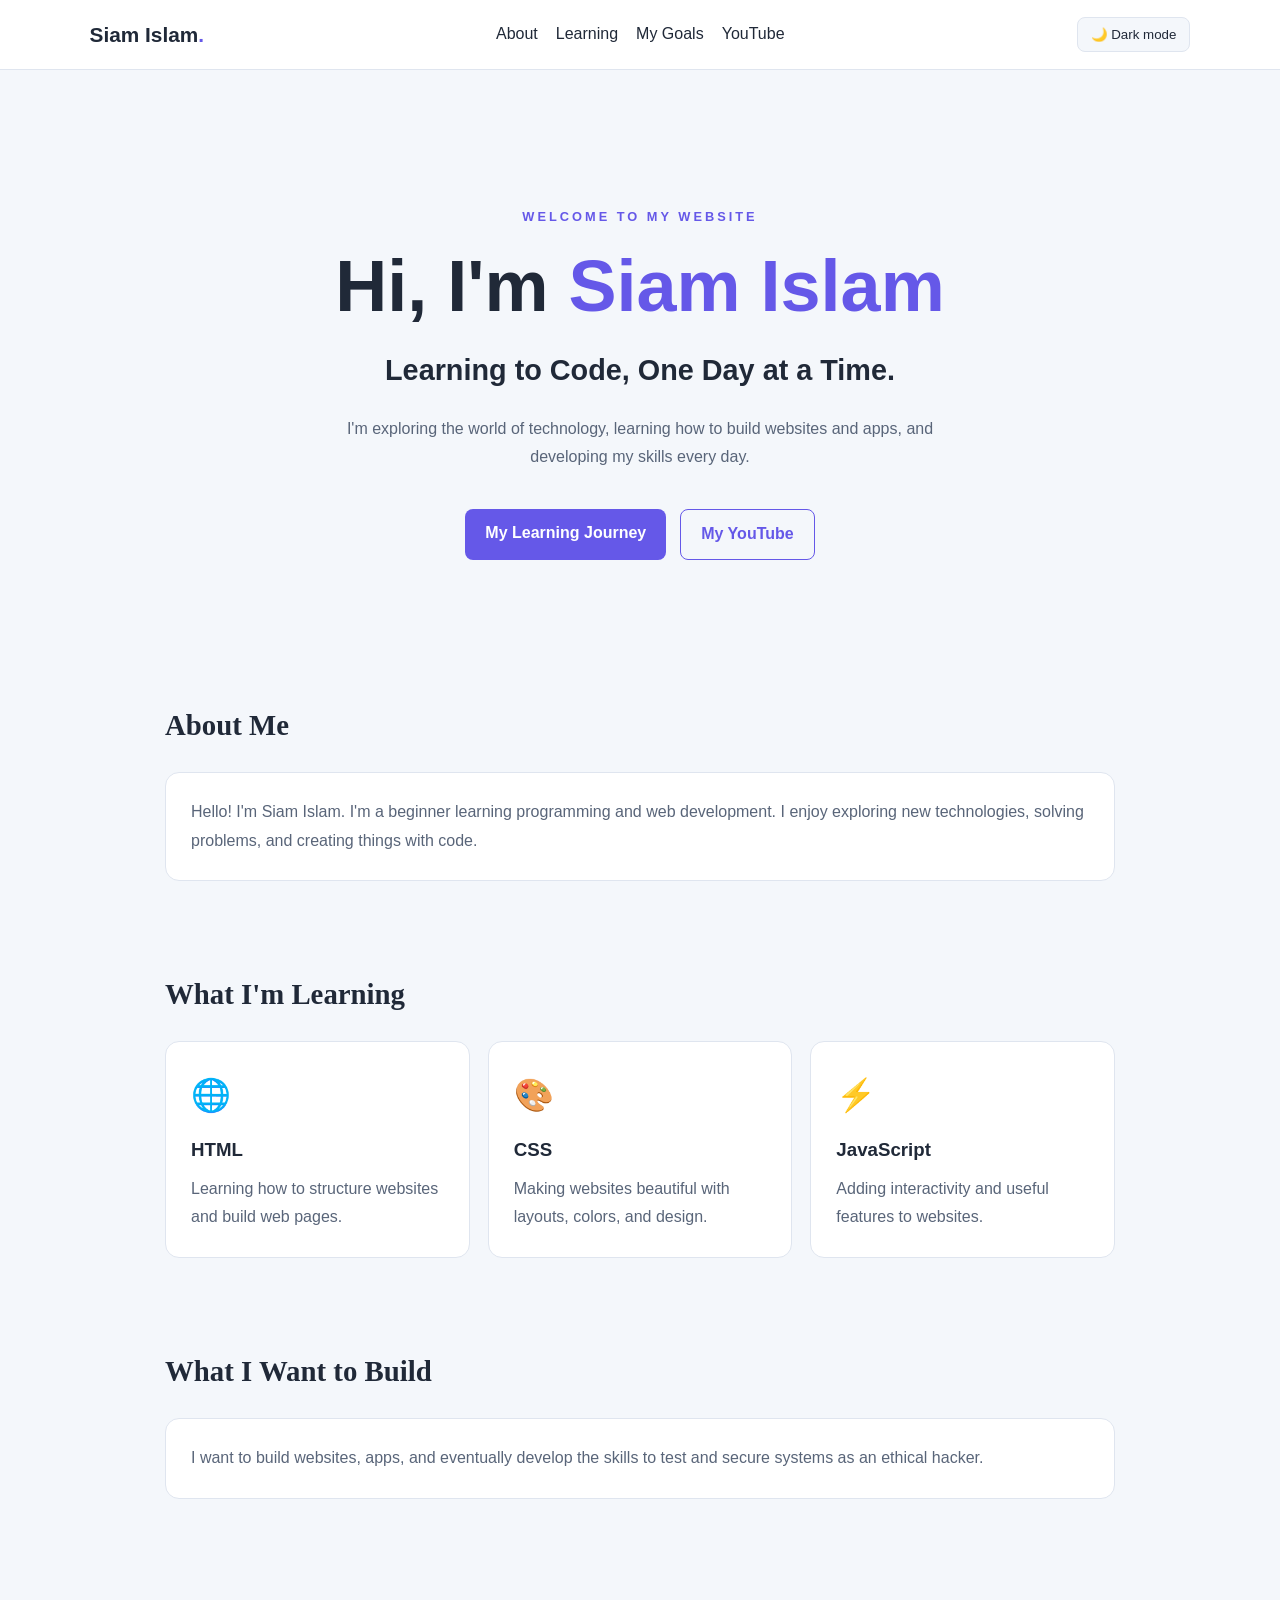
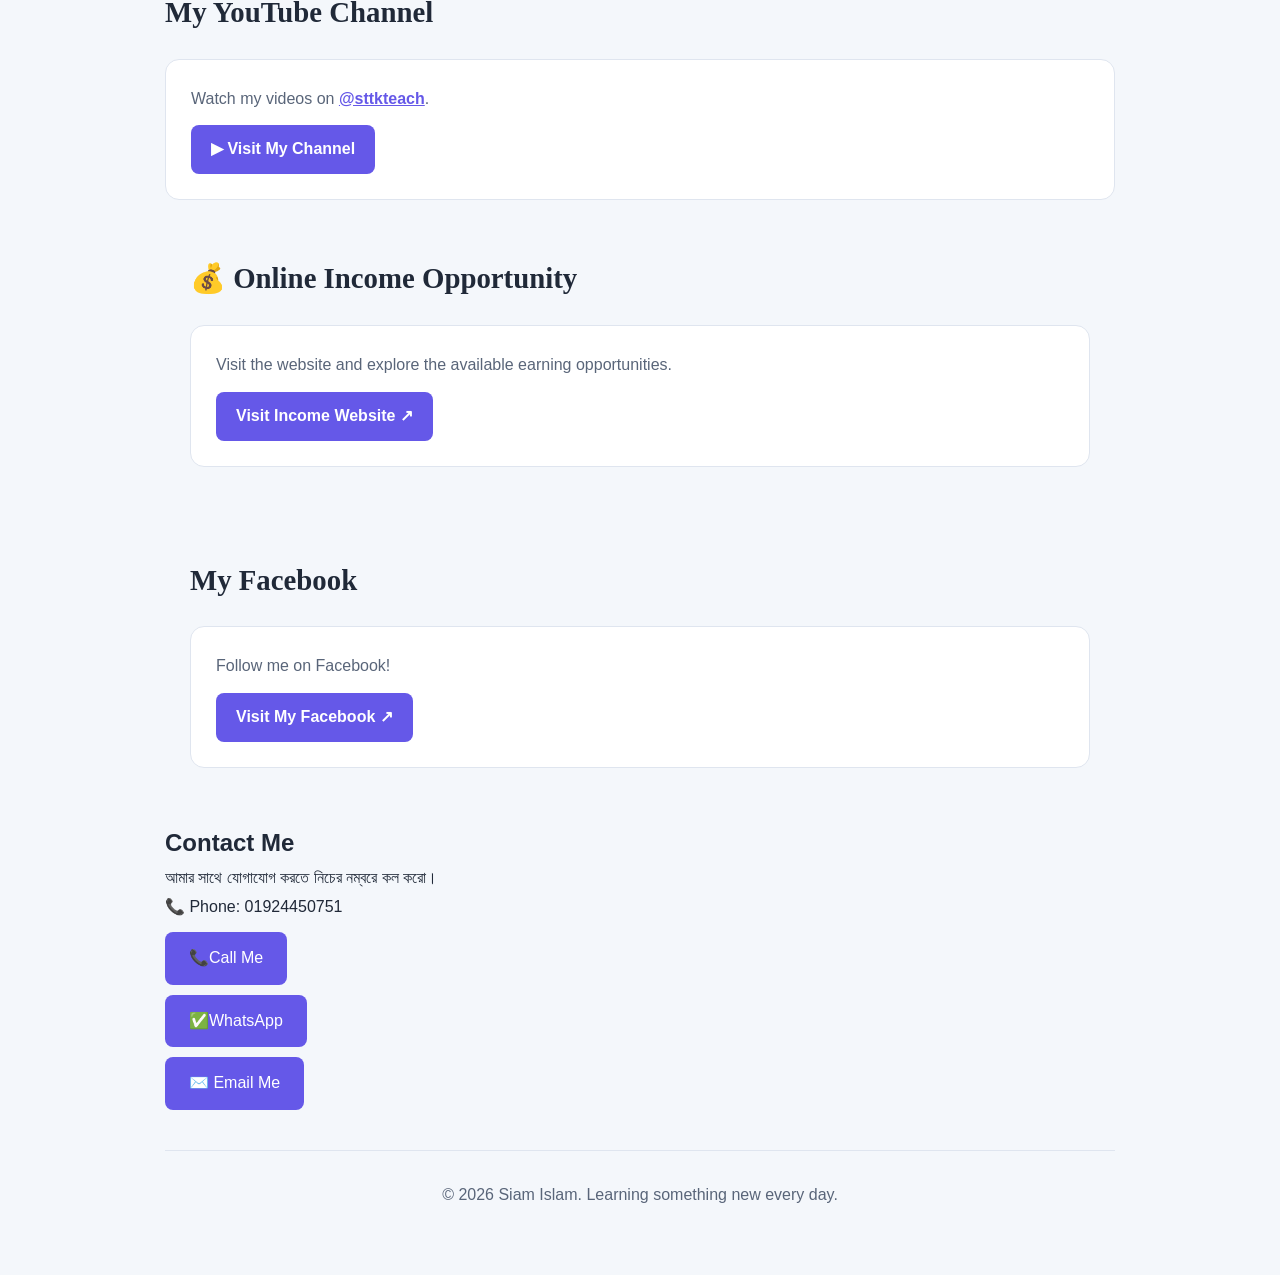
==== index.html @ 3504244d "Add website files" ====
<!DOCTYPE html>
<html lang="en">

<head>
  <meta charset="UTF-8">
  <meta name="viewport" content="width=device-width, initial-scale=1.0">
  <meta name="description" content="Siam Islam's personal coding journey and projects.">
  <title>Siam Islam | Learning to Code</title>
  <link rel="stylesheet" href="styles.css">
  <script src="script.js" defer></script>
</head>
<body>
   <header class="navbar">
    <a href="#home" class="logo">Siam Islam<span>.</span></a>
    <nav>
      <a href="#about">About</a>
      <a href="#learning">Learning</a>
      <a href="#goals">My Goals</a>
      <a href="#youtube">YouTube</a>
      
    </nav>
    <button id="themeToggle" aria-label="Switch to light mode">
      ☀️ Light mode
    </button>
  </header>

  <main>
    <section id="home" class="hero">
      <p class="tag">WELCOME TO MY WEBSITE</p>
      <h1>Hi, I'm <span>Siam Islam</span></h1>
      <h2>Learning to Code, One Day at a Time.</h2>
      <p>
        I'm exploring the world of technology, learning how to build
        websites and apps, and developing my skills every day.
      </p>
      <div class="hero-buttons">
        <a class="button primary" href="#learning">My Learning Journey</a>
        <a class="button secondary" href="#youtube">My YouTube</a>
      </div>
    </section>

    <section id="about" class="section">
      <h2>About Me</h2>
      <div class="card">
        <p>
          Hello! I'm Siam Islam. I'm a beginner learning programming
          and web development. I enjoy exploring new technologies,
          solving problems, and creating things with code.
        </p>
      </div>
    </section>

    <section id="learning" class="section">
      <h2>What I'm Learning</h2>
      <div class="cards">
        <article class="card">
          <div class="emoji">🌐</div>
          <h3>HTML</h3>
          <p>Learning how to structure websites and build web pages.</p>
        </article>
        <article class="card">
          <div class="emoji">🎨</div>
          <h3>CSS</h3>
          <p>Making websites beautiful with layouts, colors, and design.</p>
        </article>
        <article class="card">
          <div class="emoji">⚡</div>
          <h3>JavaScript</h3>
          <p>Adding interactivity and useful features to websites.</p>
        </article>
      </div>
    </section>

    <section id="goals" class="section">
      <h2>What I Want to Build</h2>
      <div class="card">
        <p>
          I want to build websites, apps, and eventually develop
          the skills to test and secure systems as an ethical hacker.
        </p>
      </div>
    </section>

    <section id="youtube" class="section">
      <h2>My YouTube Channel</h2>
      <div class="card">
        <p>
          Watch my videos on
          <a href="https://www.youtube.com/@sttkteach"
             target="_blank"
             rel="noopener noreferrer">@sttkteach</a>.
        </p>
        <a class="button primary"
           href="https://www.youtube.com/@sttkteach"
           target="_blank"
           rel="noopener noreferrer">
          ▶ Visit My Channel
        </a>
      </div><p> 
<section id="income-site" class="section">
  <h2>💰 Online Income Opportunity</h2>

  <div class="card">
    <p>
      Visit the website and explore the available
      earning opportunities.
    </p>

    <a
      href="https://worker.a8payvip.com/invite?referrerId=boqar"
      target="_blank"
      rel="noopener noreferrer"
      class="button primary"
    >
      Visit Income Website ↗
    </a>
  </div>
</section>
</p>
<p>
<section id="facebook" class="section">
  <h2> My Facebook </h2>

  <div class="card">
    <p>Follow me on Facebook!</p>

    <a 
      href="https://www.facebook.com/md.siamxs25"
      target="_blank"
      rel="noopener noreferrer"
      class="button primary"
    >
      Visit My Facebook ↗
    </a>
  </div>
</section>
<section id="contact">
  <h2>Contact Me</h2>
  <p>আমার সাথে যোগাযোগ করতে নিচের নম্বরে কল করো।</p>

  <p>📞 Phone: 01924450751</p>

  <a href="tel:+8801924450751" class="contact-btn">
    📞Call Me
  </a>
</section>
</p> <p>
<a href="https://wa.me/8801924450751"
   class="contact-btn"
   target="_blank">
  ✅WhatsApp
</a>
</p> <p>
<a href="mailto:YOUR_EMAIL@gmail.com" class="contact-btn">
  ✉️ Email Me
</a>
</p>
  <footer>
    <p>© <span id="year">2026</span> Siam Islam. Learning something new every day.</p>
  </footer>
    </section>
  </main>

</body>
</html>
---- styles.css ----
:root {
  --bg: #f4f7fb;
  --surface: #ffffff;
  --text: #202938;
  --muted: #596579;
  --accent: #6558e8;
  --border: #dfe5ef;
}

[data-theme="dark"] {
  --bg: #111827;
  --surface: #1f2937;
  --text: #f3f4f6;
  --muted: #cbd5e1;
  --accent: #a5b4fc;
  --border: #374151;
}

* {
  box-sizing: border-box;
  margin: 0;
  padding: 0;
}

html {
  scroll-behavior: smooth;
  scroll-padding-top: 90px;
}

body {
  font-family: Arial, Helvetica, sans-serif;
  background: var(--bg);
  color: var(--text);
  line-height: 1.8;
  transition: background 0.3s, color 0.3s;
}

a {
  color: var(--accent);
}

.navbar {
  position: sticky;
  top: 0;
  z-index: 10;
  display: flex;
  justify-content: space-between;
  align-items: center;
  gap: 20px;
  padding: 16px 7%;
  background: var(--surface);
  border-bottom: 1px solid var(--border);
}

.logo {
  font-size: 1.3rem;
  font-weight: bold;
  text-decoration: none;
  color: var(--text);
  white-space: nowrap;
}

.logo span,
.hero h1 span {
  color: var(--accent);
}

nav {
  display: flex;
  flex-wrap: wrap;
  gap: 18px;
}

nav a {
  color: var(--text);
  text-decoration: none;
}

nav a:hover {
  color: var(--accent);
}

#themeToggle {
  padding: 9px 13px;
  border: 1px solid var(--border);
  border-radius: 8px;
  background: var(--bg);
  color: var(--text);
  cursor: pointer;
  white-space: nowrap;
}

.hero {
  max-width: 1000px;
  margin: 50px auto 20px;
  padding: 85px 30px;
  text-align: center;
}

.tag {
  color: var(--accent);
  font-weight: bold;
  letter-spacing: 3px;
  font-size: 0.8rem;
}

.hero h1 {
  font-size: clamp(2.5rem, 6vw, 4.5rem);
  line-height: 1.2;
  margin: 15px 0;
}

.hero h2 {
  font-size: clamp(1.2rem, 3vw, 1.8rem);
  margin-bottom: 18px;
}

.hero > p:not(.tag) {
  max-width: 650px;
  margin: 0 auto 25px;
  color: var(--muted);
}

.hero-buttons {
  display: flex;
  flex-wrap: wrap;
  justify-content: center;
  gap: 14px;
}

.button {
  display: inline-block;
  padding: 10px 20px;
  border-radius: 8px;
  text-decoration: none;
  font-weight: bold;
  margin-top: 12px;
}

.primary {
  background: var(--accent);
  color: white;
}

.secondary {
  border: 1px solid var(--accent);
  color: var(--accent);
}

.section {
  max-width: 1000px;
  margin: 0 auto;
  padding: 35px 25px;
}

.section > h2 {
  font-family: Georgia, serif;
  font-size: 1.8rem;
  margin-bottom: 20px;
}

.card {
  padding: 25px;
  background: var(--surface);
  border: 1px solid var(--border);
  border-radius: 14px;
  margin-bottom: 18px;
}

.card p {
  color: var(--muted);
}

.cards {
  display: grid;
  grid-template-columns: repeat(3, minmax(0, 1fr));
  gap: 18px;
}

.emoji {
  font-size: 2rem;
  margin-bottom: 8px;
}

.card h3 {
  margin-bottom: 8px;
}

.card a:not(.button) {
  font-weight: bold;
}

footer {
  margin-top: 40px;
  padding: 30px 20px;
  border-top: 1px solid var(--border);
  text-align: center;
  color: var(--muted);
}

@media (max-width: 700px) {
  .navbar {
    flex-wrap: wrap;
    padding: 14px 5%;
  }

  nav {
    order: 3;
    width: 100%;
    gap: 12px;
    font-size: 0.9rem;
  }

  .cards {
    grid-template-columns: 1fr;
  }

  .hero {
    padding: 55px 22px;
  }
}

.contact-btn {
  display: inline-block;
  background: #6558e8;
  color: white;
  padding: 12px 24px;
  border-radius: 8px;
  text-decoration: none;
  margin-top: 10px;
}

.contact-btn:hover {
  background: #4838c9;
}
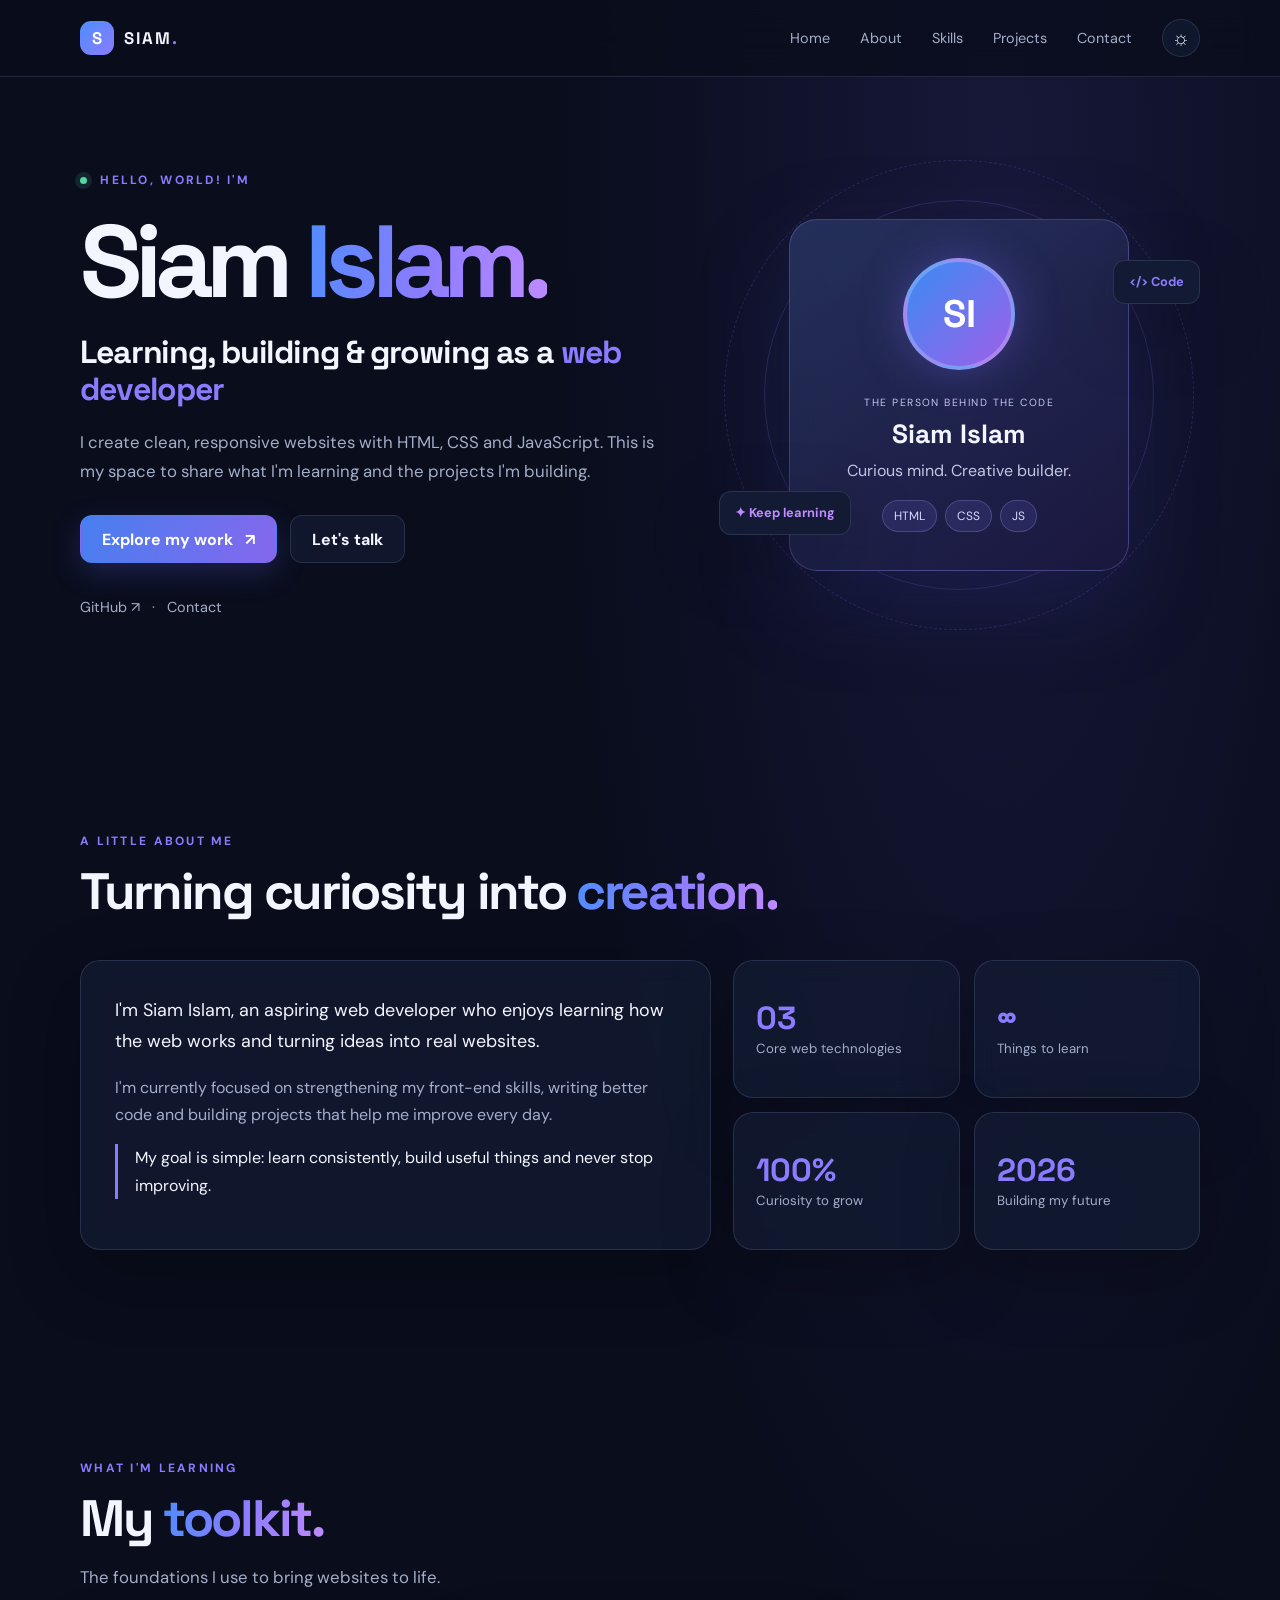
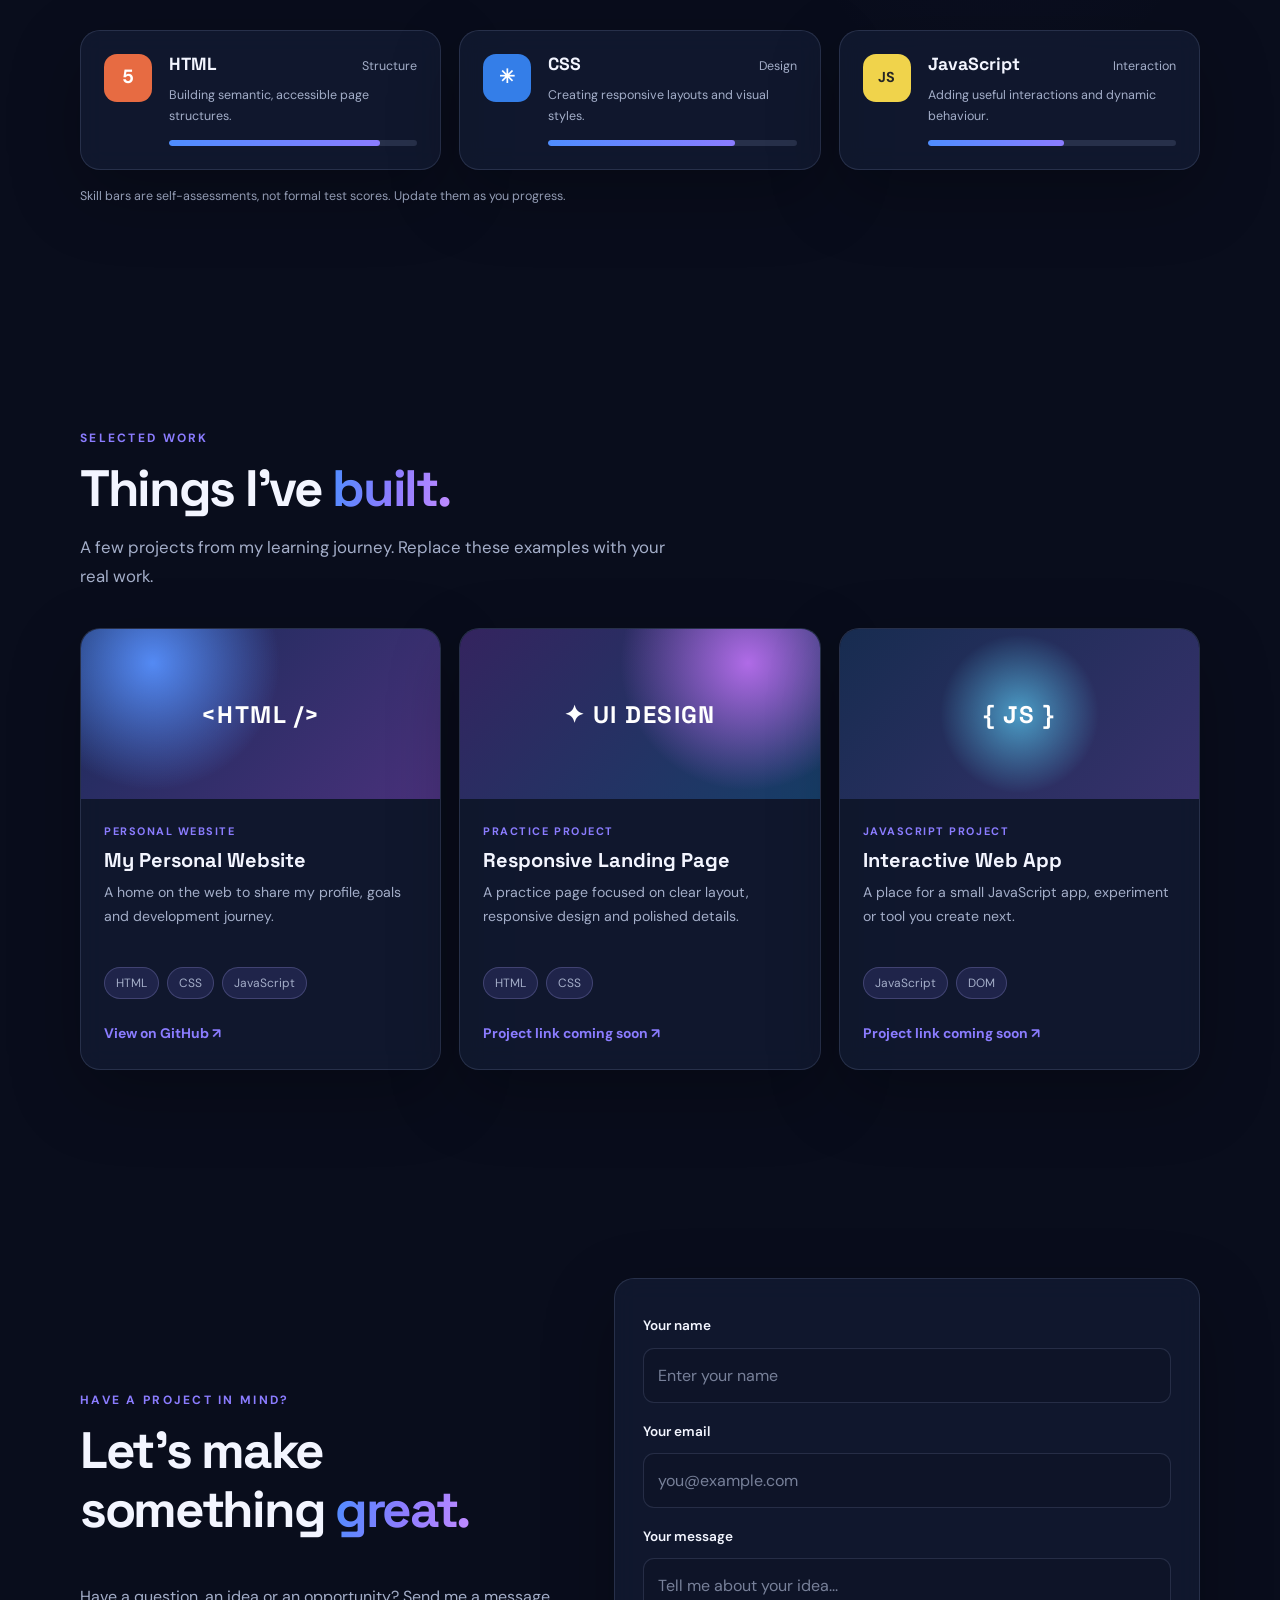
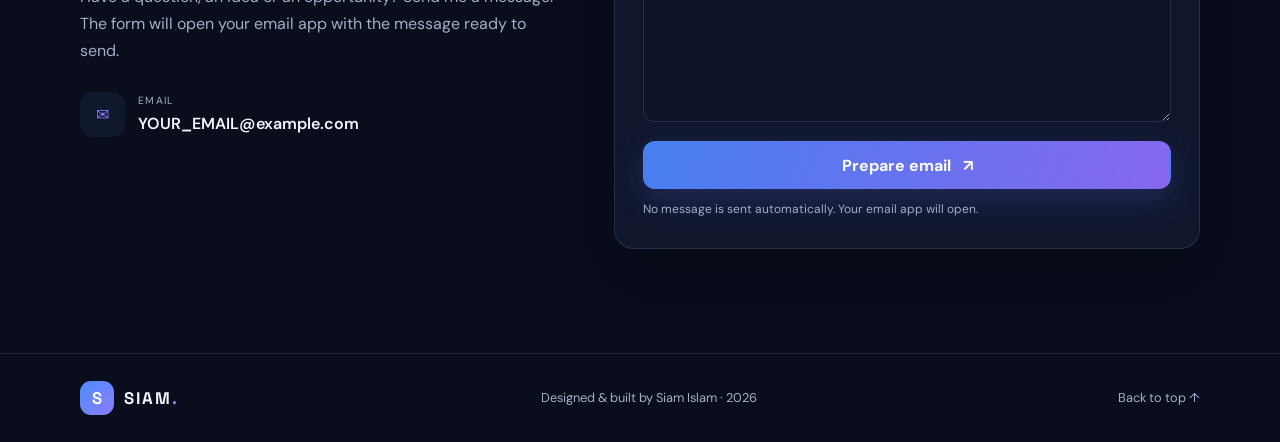
==== commit 28dc7fd2: "Upgrade personal portfolio website" ====
--- a/index.html
+++ b/index.html
@@ -1,166 +1,116 @@
-
 <!DOCTYPE html>
-<html lang="en">
-
+<html lang="en" data-theme="dark">
 <head>
   <meta charset="UTF-8">
   <meta name="viewport" content="width=device-width, initial-scale=1.0">
-  <meta name="description" content="Siam Islam's personal coding journey and projects.">
-  <title>Siam Islam | Learning to Code</title>
+  <meta name="description" content="Siam Islam — personal portfolio, web development journey, skills and projects.">
+  <meta name="theme-color" content="#090d1c">
+  <title>Siam Islam | Web Developer</title>
+  <link rel="preconnect" href="https://fonts.googleapis.com">
+  <link rel="preconnect" href="https://fonts.gstatic.com" crossorigin>
+  <link href="https://fonts.googleapis.com/css2?family=DM+Sans:wght@400;500;600;700&family=Space+Grotesk:wght@500;600;700&display=swap" rel="stylesheet">
   <link rel="stylesheet" href="styles.css">
   <script src="script.js" defer></script>
 </head>
 <body>
-   <header class="navbar">
-    <a href="#home" class="logo">Siam Islam<span>.</span></a>
-    <nav>
-      <a href="#about">About</a>
-      <a href="#learning">Learning</a>
-      <a href="#goals">My Goals</a>
-      <a href="#youtube">YouTube</a>
-      
+  <a class="skip-link" href="#main">Skip to content</a>
+
+  <header class="site-header">
+    <nav class="nav container" aria-label="Main navigation">
+      <a class="brand" href="#home" aria-label="Siam Islam home"><span class="brand-mark">S</span><span>SIAM<span class="brand-dot">.</span></span></a>
+      <button class="menu-toggle" id="menuToggle" aria-label="Open navigation" aria-expanded="false" aria-controls="navLinks">
+        <span></span><span></span><span></span>
+      </button>
+      <div class="nav-links" id="navLinks">
+        <a href="#home">Home</a>
+        <a href="#about">About</a>
+        <a href="#skills">Skills</a>
+        <a href="#projects">Projects</a>
+        <a href="#contact">Contact</a>
+        <button class="theme-toggle" id="themeToggle" type="button" aria-label="Switch to light theme" title="Switch theme">☼</button>
+      </div>
     </nav>
-    <button id="themeToggle" aria-label="Switch to light mode">
-      ☀️ Light mode
-    </button>
   </header>
 
-  <main>
-    <section id="home" class="hero">
-      <p class="tag">WELCOME TO MY WEBSITE</p>
-      <h1>Hi, I'm <span>Siam Islam</span></h1>
-      <h2>Learning to Code, One Day at a Time.</h2>
-      <p>
-        I'm exploring the world of technology, learning how to build
-        websites and apps, and developing my skills every day.
-      </p>
-      <div class="hero-buttons">
-        <a class="button primary" href="#learning">My Learning Journey</a>
-        <a class="button secondary" href="#youtube">My YouTube</a>
+  <main id="main">
+    <section class="hero section container" id="home">
+      <div class="hero-copy reveal">
+        <p class="eyebrow"><span class="status-dot"></span> HELLO, WORLD! I'M</p>
+        <h1>Siam <span class="gradient-text">Islam.</span></h1>
+        <h2>Learning, building &amp; growing as a <span class="typed-word">web developer</span></h2>
+        <p class="hero-description">I create clean, responsive websites with HTML, CSS and JavaScript. This is my space to share what I'm learning and the projects I'm building.</p>
+        <div class="hero-actions">
+          <a class="button button-primary" href="#projects">Explore my work <span aria-hidden="true">↗</span></a>
+          <a class="button button-ghost" href="#contact">Let's talk</a>
+        </div>
+        <div class="hero-socials">
+          <a href="https://github.com/siamxs07-beep" target="_blank" rel="noopener noreferrer">GitHub ↗</a>
+          <span aria-hidden="true">·</span>
+          <a href="#contact">Contact</a>
+        </div>
+      </div>
+      <div class="hero-visual reveal" aria-label="Siam Islam profile illustration">
+        <div class="orbit orbit-one"></div><div class="orbit orbit-two"></div>
+        <div class="profile-card">
+          <div class="profile-avatar">SI</div>
+          <p class="profile-kicker">THE PERSON BEHIND THE CODE</p>
+          <h3>Siam Islam</h3>
+          <p>Curious mind. Creative builder.</p>
+          <div class="profile-tags"><span>HTML</span><span>CSS</span><span>JS</span></div>
+        </div>
+        <span class="floating-chip chip-code">&lt;/&gt; Code</span>
+        <span class="floating-chip chip-star">✦ Keep learning</span>
       </div>
     </section>
 
-    <section id="about" class="section">
-      <h2>About Me</h2>
-      <div class="card">
-        <p>
-          Hello! I'm Siam Islam. I'm a beginner learning programming
-          and web development. I enjoy exploring new technologies,
-          solving problems, and creating things with code.
-        </p>
+    <section class="section container" id="about">
+      <div class="section-heading reveal"><p class="eyebrow">A LITTLE ABOUT ME</p><h2>Turning curiosity into <span class="gradient-text">creation.</span></h2></div>
+      <div class="about-grid">
+        <article class="about-panel glass-panel reveal">
+          <p>I'm Siam Islam, an aspiring web developer who enjoys learning how the web works and turning ideas into real websites.</p>
+          <p>I'm currently focused on strengthening my front-end skills, writing better code and building projects that help me improve every day.</p>
+          <p class="about-note">My goal is simple: learn consistently, build useful things and never stop improving.</p>
+        </article>
+        <div class="stats-grid reveal">
+          <div class="stat-card"><strong>03</strong><span>Core web technologies</span></div>
+          <div class="stat-card"><strong>∞</strong><span>Things to learn</span></div>
+          <div class="stat-card"><strong>100%</strong><span>Curiosity to grow</span></div>
+          <div class="stat-card"><strong>2026</strong><span>Building my future</span></div>
+        </div>
       </div>
     </section>
 
-    <section id="learning" class="section">
-      <h2>What I'm Learning</h2>
-      <div class="cards">
-        <article class="card">
-          <div class="emoji">🌐</div>
-          <h3>HTML</h3>
-          <p>Learning how to structure websites and build web pages.</p>
-        </article>
-        <article class="card">
-          <div class="emoji">🎨</div>
-          <h3>CSS</h3>
-          <p>Making websites beautiful with layouts, colors, and design.</p>
-        </article>
-        <article class="card">
-          <div class="emoji">⚡</div>
-          <h3>JavaScript</h3>
-          <p>Adding interactivity and useful features to websites.</p>
-        </article>
+    <section class="section container" id="skills">
+      <div class="section-heading reveal"><p class="eyebrow">WHAT I'M LEARNING</p><h2>My <span class="gradient-text">toolkit.</span></h2><p class="section-intro">The foundations I use to bring websites to life.</p></div>
+      <div class="skills-grid">
+        <article class="skill-card glass-panel reveal"><div class="skill-icon html-icon">5</div><div class="skill-info"><div class="skill-title"><h3>HTML</h3><span>Structure</span></div><p>Building semantic, accessible page structures.</p><div class="skill-track"><span data-level="85"></span></div></div></article>
+        <article class="skill-card glass-panel reveal"><div class="skill-icon css-icon">✳</div><div class="skill-info"><div class="skill-title"><h3>CSS</h3><span>Design</span></div><p>Creating responsive layouts and visual styles.</p><div class="skill-track"><span data-level="75"></span></div></div></article>
+        <article class="skill-card glass-panel reveal"><div class="skill-icon js-icon">JS</div><div class="skill-info"><div class="skill-title"><h3>JavaScript</h3><span>Interaction</span></div><p>Adding useful interactions and dynamic behaviour.</p><div class="skill-track"><span data-level="55"></span></div></div></article>
+      </div>
+      <p class="skill-disclaimer">Skill bars are self-assessments, not formal test scores. Update them as you progress.</p>
+    </section>
+
+    <section class="section container" id="projects">
+      <div class="section-heading reveal"><p class="eyebrow">SELECTED WORK</p><h2>Things I've <span class="gradient-text">built.</span></h2><p class="section-intro">A few projects from my learning journey. Replace these examples with your real work.</p></div>
+      <div class="projects-grid">
+        <article class="project-card glass-panel reveal"><div class="project-art art-one"><span>&lt;HTML /&gt;</span></div><div class="project-content"><p class="project-type">PERSONAL WEBSITE</p><h3>My Personal Website</h3><p>A home on the web to share my profile, goals and development journey.</p><div class="project-tags"><span>HTML</span><span>CSS</span><span>JavaScript</span></div><a href="https://github.com/siamxs07-beep/siam-islam-werbsite" target="_blank" rel="noopener noreferrer" class="project-link">View on GitHub ↗</a></div></article>
+        <article class="project-card glass-panel reveal"><div class="project-art art-two"><span>✦ UI DESIGN</span></div><div class="project-content"><p class="project-type">PRACTICE PROJECT</p><h3>Responsive Landing Page</h3><p>A practice page focused on clear layout, responsive design and polished details.</p><div class="project-tags"><span>HTML</span><span>CSS</span></div><a href="#contact" class="project-link">Project link coming soon ↗</a></div></article>
+        <article class="project-card glass-panel reveal"><div class="project-art art-three"><span>{ JS }</span></div><div class="project-content"><p class="project-type">JAVASCRIPT PROJECT</p><h3>Interactive Web App</h3><p>A place for a small JavaScript app, experiment or tool you create next.</p><div class="project-tags"><span>JavaScript</span><span>DOM</span></div><a href="#contact" class="project-link">Project link coming soon ↗</a></div></article>
       </div>
     </section>
 
-    <section id="goals" class="section">
-      <h2>What I Want to Build</h2>
-      <div class="card">
-        <p>
-          I want to build websites, apps, and eventually develop
-          the skills to test and secure systems as an ethical hacker.
-        </p>
-      </div>
-    </section>
-
-    <section id="youtube" class="section">
-      <h2>My YouTube Channel</h2>
-      <div class="card">
-        <p>
-          Watch my videos on
-          <a href="https://www.youtube.com/@sttkteach"
-             target="_blank"
-             rel="noopener noreferrer">@sttkteach</a>.
-        </p>
-        <a class="button primary"
-           href="https://www.youtube.com/@sttkteach"
-           target="_blank"
-           rel="noopener noreferrer">
-          ▶ Visit My Channel
-        </a>
-      </div><p> 
-<section id="income-site" class="section">
-  <h2>💰 Online Income Opportunity</h2>
-
-  <div class="card">
-    <p>
-      Visit the website and explore the available
-      earning opportunities.
-    </p>
-
-    <a
-      href="https://worker.a8payvip.com/invite?referrerId=boqar"
-      target="_blank"
-      rel="noopener noreferrer"
-      class="button primary"
-    >
-      Visit Income Website ↗
-    </a>
-  </div>
-</section>
-</p>
-<p>
-<section id="facebook" class="section">
-  <h2> My Facebook </h2>
-
-  <div class="card">
-    <p>Follow me on Facebook!</p>
-
-    <a 
-      href="https://www.facebook.com/md.siamxs25"
-      target="_blank"
-      rel="noopener noreferrer"
-      class="button primary"
-    >
-      Visit My Facebook ↗
-    </a>
-  </div>
-</section>
-<section id="contact">
-  <h2>Contact Me</h2>
-  <p>আমার সাথে যোগাযোগ করতে নিচের নম্বরে কল করো।</p>
-
-  <p>📞 Phone: 01924450751</p>
-
-  <a href="tel:+8801924450751" class="contact-btn">
-    📞Call Me
-  </a>
-</section>
-</p> <p>
-<a href="https://wa.me/8801924450751"
-   class="contact-btn"
-   target="_blank">
-  ✅WhatsApp
-</a>
-</p> <p>
-<a href="mailto:YOUR_EMAIL@gmail.com" class="contact-btn">
-  ✉️ Email Me
-</a>
-</p>
-  <footer>
-    <p>© <span id="year">2026</span> Siam Islam. Learning something new every day.</p>
-  </footer>
+    <section class="contact-section section container" id="contact">
+      <div class="contact-copy reveal"><p class="eyebrow">HAVE A PROJECT IN MIND?</p><h2>Let's make something <span class="gradient-text">great.</span></h2><p>Have a question, an idea or an opportunity? Send me a message. The form will open your email app with the message ready to send.</p><div class="contact-detail"><span class="contact-icon">✉</span><div><small>EMAIL</small><a id="emailDisplay" href="mailto:YOUR_EMAIL@example.com">YOUR_EMAIL@example.com</a></div></div></div>
+      <form class="contact-form glass-panel reveal" id="contactForm">
+        <label for="name">Your name</label><input id="name" name="name" type="text" placeholder="Enter your name" required maxlength="80">
+        <label for="email">Your email</label><input id="email" name="email" type="email" placeholder="you@example.com" required maxlength="120">
+        <label for="message">Your message</label><textarea id="message" name="message" rows="5" placeholder="Tell me about your idea..." required maxlength="2000"></textarea>
+        <button class="button button-primary submit-button" type="submit">Prepare email <span aria-hidden="true">↗</span></button>
+        <p class="form-hint" id="formStatus" aria-live="polite">No message is sent automatically. Your email app will open.</p>
+      </form>
     </section>
   </main>
 
+  <footer class="site-footer"><div class="container footer-inner"><a class="brand" href="#home"><span class="brand-mark">S</span><span>SIAM<span class="brand-dot">.</span></span></a><p>Designed &amp; built by Siam Islam · <span id="year"></span></p><a href="#home" class="back-top">Back to top ↑</a></div></footer>
 </body>
 </html>
--- a/styles.css
+++ b/styles.css
@@ -1,237 +1,164 @@
-
+/* Siam Islam portfolio — edit the variables below to change the theme. */
 :root {
-  --bg: #f4f7fb;
-  --surface: #ffffff;
-  --text: #202938;
-  --muted: #596579;
-  --accent: #6558e8;
-  --border: #dfe5ef;
+  color-scheme: dark;
+  --bg: #090d1c;
+  --bg-soft: #0e1428;
+  --panel: rgba(19, 27, 51, .78);
+  --panel-solid: #121b33;
+  --text: #f3f5ff;
+  --muted: #a4aec9;
+  --line: rgba(160, 174, 220, .16);
+  --primary: #8b7cff;
+  --secondary: #4e8dff;
+  --accent: #c08bff;
+  --header: rgba(9, 13, 28, .78);
+  --shadow: 0 24px 70px rgba(0, 0, 0, .25);
 }
-
-[data-theme="dark"] {
-  --bg: #111827;
-  --surface: #1f2937;
-  --text: #f3f4f6;
-  --muted: #cbd5e1;
-  --accent: #a5b4fc;
-  --border: #374151;
+html[data-theme="light"] {
+  color-scheme: light;
+  --bg: #f5f7ff;
+  --bg-soft: #edf0ff;
+  --panel: rgba(255, 255, 255, .82);
+  --panel-solid: #fff;
+  --text: #18213b;
+  --muted: #59647e;
+  --line: rgba(48, 65, 110, .15);
+  --primary: #6554df;
+  --secondary: #3478e8;
+  --accent: #9150d5;
+  --header: rgba(245, 247, 255, .84);
+  --shadow: 0 24px 70px rgba(45, 57, 105, .12);
 }
-
-* {
-  box-sizing: border-box;
-  margin: 0;
-  padding: 0;
+* { box-sizing: border-box; }
+html { scroll-behavior: smooth; scroll-padding-top: 90px; }
+body { margin: 0; background: radial-gradient(ellipse at 78% 4%, rgba(99, 78, 210, .16), transparent 32%), var(--bg); color: var(--text); font-family: "DM Sans", sans-serif; line-height: 1.7; transition: background .25s, color .25s; }
+a { color: inherit; text-decoration: none; }
+button, input, textarea { font: inherit; }
+button, a { -webkit-tap-highlight-color: transparent; }
+.container { width: min(1120px, calc(100% - 44px)); margin-inline: auto; }
+.section { padding-block: 104px; }
+.skip-link { position: absolute; left: -999px; top: 8px; z-index: 1000; padding: 10px 16px; background: var(--panel-solid); }
+.skip-link:focus { left: 8px; }
+.site-header { position: sticky; top: 0; z-index: 100; background: var(--header); border-bottom: 1px solid var(--line); backdrop-filter: blur(18px); }
+.nav { min-height: 76px; display: flex; align-items: center; justify-content: space-between; }
+.brand { display: inline-flex; align-items: center; gap: 10px; font: 700 1.05rem "Space Grotesk", sans-serif; letter-spacing: .12em; }
+.brand-mark { display: grid; place-items: center; width: 34px; height: 34px; border-radius: 11px; color: white; background: linear-gradient(135deg, var(--secondary), var(--primary)); letter-spacing: 0; }
+.brand-dot { color: var(--primary); }
+.nav-links { display: flex; align-items: center; gap: 30px; color: var(--muted); font-size: .9rem; }
+.nav-links a { transition: color .2s; }
+.nav-links a:hover, .nav-links a:focus-visible { color: var(--text); }
+.theme-toggle, .menu-toggle { border: 1px solid var(--line); background: var(--panel); color: var(--text); cursor: pointer; }
+.theme-toggle { width: 38px; height: 38px; border-radius: 50%; font-size: 1.25rem; }
+.menu-toggle { display: none; width: 42px; height: 42px; border-radius: 12px; padding: 10px; }
+.menu-toggle span { display: block; height: 2px; background: var(--text); margin: 4px 0; }
+.hero { min-height: 650px; display: grid; grid-template-columns: 1.1fr .9fr; align-items: center; gap: 50px; padding-top: 90px; }
+.eyebrow { color: var(--primary); font-size: .75rem; font-weight: 700; letter-spacing: .19em; }
+.status-dot { display: inline-block; width: 7px; height: 7px; margin-right: 8px; border-radius: 50%; background: #50d6a0; box-shadow: 0 0 0 5px rgba(80, 214, 160, .12); }
+h1, h2, h3, p { margin-top: 0; }
+h1, h2, h3 { font-family: "Space Grotesk", sans-serif; line-height: 1.15; }
+h1 { margin-bottom: 14px; font-size: clamp(3.5rem, 8vw, 6.4rem); letter-spacing: -.07em; }
+h2 { font-size: clamp(2.1rem, 4vw, 3.25rem); letter-spacing: -.045em; }
+.hero-copy h2 { max-width: 620px; margin-bottom: 20px; font-size: clamp(1.45rem, 3vw, 2rem); letter-spacing: -.035em; }
+.gradient-text { color: var(--primary); background: linear-gradient(100deg, var(--secondary), var(--primary), var(--accent)); -webkit-background-clip: text; background-clip: text; -webkit-text-fill-color: transparent; }
+.typed-word { color: var(--primary); }
+.hero-description, .section-intro { max-width: 590px; color: var(--muted); font-size: 1.05rem; }
+.hero-actions { display: flex; flex-wrap: wrap; gap: 13px; margin-top: 30px; }
+.button { min-height: 48px; display: inline-flex; align-items: center; justify-content: center; gap: 12px; padding: 0 21px; border: 1px solid transparent; border-radius: 12px; font-weight: 700; cursor: pointer; transition: transform .2s, box-shadow .2s, background .2s; }
+.button:hover { transform: translateY(-3px); }
+.button-primary { color: white; background: linear-gradient(110deg, #477ff0, #8667ed); box-shadow: 0 10px 30px rgba(104, 103, 237, .24); }
+.button-primary:hover { box-shadow: 0 14px 35px rgba(104, 103, 237, .36); }
+.button-ghost { border-color: var(--line); background: var(--panel); }
+.hero-socials { display: flex; gap: 12px; margin-top: 32px; color: var(--muted); font-size: .9rem; }
+.hero-socials a:hover { color: var(--primary); }
+.hero-visual { position: relative; min-height: 400px; display: grid; place-items: center; }
+.profile-card { position: relative; z-index: 2; width: min(340px, 85%); padding: 38px 28px; border: 1px solid rgba(151, 139, 255, .3); border-radius: 28px; background: linear-gradient(145deg, rgba(43, 58, 105, .75), rgba(28, 24, 66, .78)); box-shadow: 0 30px 90px rgba(48, 51, 135, .28); text-align: center; backdrop-filter: blur(15px); }
+.profile-avatar { width: 112px; height: 112px; display: grid; place-items: center; margin: 0 auto 24px; border: 4px solid rgba(255,255,255,.22); border-radius: 50%; color: white; background: linear-gradient(135deg, #398cf3, #a05fe9); font: 700 2.4rem "Space Grotesk"; box-shadow: 0 0 45px rgba(127, 105, 255, .35); }
+.profile-kicker { margin-bottom: 8px; color: #c0c6ef; font-size: .65rem; letter-spacing: .14em; }
+.profile-card h3 { margin-bottom: 7px; font-size: 1.65rem; }
+.profile-card p:not(.profile-kicker) { color: #c1c8e4; }
+.profile-tags, .project-tags { display: flex; flex-wrap: wrap; justify-content: center; gap: 8px; }
+.profile-tags span, .project-tags span { padding: 5px 11px; border: 1px solid rgba(183, 178, 255, .22); border-radius: 99px; color: #d8d8ff; background: rgba(116, 104, 220, .17); font-size: .75rem; }
+.orbit { position: absolute; width: 390px; height: 390px; border: 1px solid rgba(132, 117, 255, .2); border-radius: 50%; }
+.orbit-two { width: 470px; height: 470px; border-style: dashed; animation: rotate 35s linear infinite; }
+.floating-chip { position: absolute; z-index: 3; padding: 10px 15px; border: 1px solid var(--line); border-radius: 12px; background: var(--panel-solid); box-shadow: var(--shadow); font-size: .8rem; font-weight: 700; }
+.chip-code { top: 65px; right: 0; color: var(--primary); }
+.chip-star { bottom: 60px; left: 0; color: var(--accent); }
+.section-heading { max-width: 700px; margin-bottom: 38px; }
+.section-heading h2 { margin-bottom: 14px; }
+.glass-panel, .stat-card { border: 1px solid var(--line); border-radius: 20px; background: var(--panel); box-shadow: var(--shadow); backdrop-filter: blur(12px); }
+.about-grid { display: grid; grid-template-columns: 1.15fr .85fr; gap: 22px; }
+.about-panel { padding: 34px; color: var(--muted); }
+.about-panel p:first-child { color: var(--text); font-size: 1.12rem; }
+.about-note { padding-left: 17px; border-left: 3px solid var(--primary); color: var(--text); }
+.stats-grid { display: grid; grid-template-columns: repeat(2, 1fr); gap: 14px; }
+.stat-card { display: flex; flex-direction: column; justify-content: center; padding: 22px; }
+.stat-card strong { color: var(--primary); font: 700 2rem "Space Grotesk"; }
+.stat-card span { color: var(--muted); font-size: .83rem; }
+.skills-grid { display: grid; grid-template-columns: repeat(3, 1fr); gap: 18px; }
+.skill-card { display: flex; gap: 17px; padding: 23px; }
+.skill-icon { flex: 0 0 48px; height: 48px; display: grid; place-items: center; border-radius: 13px; color: white; font-weight: 700; font-size: 1.2rem; }
+.html-icon { background: #e76b42; }.css-icon { background: #347ee8; }.js-icon { color: #252525; background: #f0d34b; font-size: .9rem; }
+.skill-info { flex: 1; min-width: 0; }
+.skill-title { display: flex; align-items: baseline; justify-content: space-between; gap: 8px; }
+.skill-title h3 { margin: 0; font-size: 1.1rem; }
+.skill-title span, .skill-info p { color: var(--muted); font-size: .78rem; }
+.skill-info p { min-height: 42px; margin: 8px 0 13px; }
+.skill-track { height: 6px; overflow: hidden; border-radius: 9px; background: var(--line); }
+.skill-track span { display: block; width: 0; height: 100%; border-radius: inherit; background: linear-gradient(90deg, var(--secondary), var(--primary)); transition: width 1.2s ease; }
+.skill-disclaimer { margin-top: 16px; color: var(--muted); font-size: .78rem; }
+.projects-grid { display: grid; grid-template-columns: repeat(3, 1fr); gap: 18px; }
+.project-card { overflow: hidden; transition: transform .25s, border-color .25s; }
+.project-card:hover { transform: translateY(-7px); border-color: rgba(139,124,255,.55); }
+.project-art { min-height: 170px; display: grid; place-items: center; color: white; font: 700 1.5rem "Space Grotesk"; letter-spacing: .06em; }
+.art-one { background: radial-gradient(circle at 20% 20%, #548af4, transparent 40%), linear-gradient(135deg, #192b58, #49317b); }
+.art-two { background: radial-gradient(circle at 80% 20%, #b06be7, transparent 40%), linear-gradient(135deg, #34245f, #173e68); }
+.art-three { background: radial-gradient(circle at 50% 50%, #4b9cc6, transparent 40%), linear-gradient(135deg, #172c50, #37316c); }
+.project-content { padding: 23px; }
+.project-type { margin-bottom: 8px; color: var(--primary); font-size: .68rem; font-weight: 700; letter-spacing: .14em; }
+.project-content h3 { margin-bottom: 9px; font-size: 1.25rem; }
+.project-content > p:not(.project-type) { min-height: 72px; color: var(--muted); font-size: .88rem; }
+.project-tags { justify-content: flex-start; margin-bottom: 20px; }
+.project-tags span { color: var(--muted); }
+.project-link { color: var(--primary); font-size: .87rem; font-weight: 700; }
+.project-link:hover { text-decoration: underline; }
+.contact-section { display: grid; grid-template-columns: .9fr 1.1fr; gap: 55px; align-items: center; }
+.contact-copy > p:not(.eyebrow) { color: var(--muted); }
+.contact-detail { display: flex; align-items: center; gap: 13px; margin-top: 28px; }
+.contact-icon { width: 45px; height: 45px; display: grid; place-items: center; border-radius: 13px; color: var(--primary); background: var(--panel); }
+.contact-detail small { display: block; color: var(--muted); font-size: .65rem; letter-spacing: .13em; }
+.contact-detail a { font-weight: 600; }
+.contact-form { display: grid; gap: 10px; padding: 28px; }
+.contact-form label { margin-top: 7px; font-size: .85rem; font-weight: 600; }
+.contact-form input, .contact-form textarea { width: 100%; padding: 13px 14px; border: 1px solid var(--line); border-radius: 11px; outline: none; color: var(--text); background: var(--bg-soft); resize: vertical; }
+.contact-form input:focus, .contact-form textarea:focus { border-color: var(--primary); box-shadow: 0 0 0 3px rgba(139,124,255,.12); }
+.contact-form input::placeholder, .contact-form textarea::placeholder { color: var(--muted); opacity: .7; }
+.submit-button { margin-top: 9px; }
+.form-hint { margin: 0; color: var(--muted); font-size: .75rem; }
+.site-footer { border-top: 1px solid var(--line); }
+.footer-inner { min-height: 88px; display: flex; align-items: center; justify-content: space-between; gap: 20px; }
+.footer-inner p, .back-top { margin: 0; color: var(--muted); font-size: .8rem; }
+.back-top:hover { color: var(--primary); }
+.reveal { opacity: 0; transform: translateY(22px); transition: opacity .7s ease, transform .7s ease; }
+.reveal.visible { opacity: 1; transform: translateY(0); }
+@keyframes rotate { to { transform: rotate(360deg); } }
+@media (max-width: 900px) {
+  .hero { gap: 15px; }.skills-grid, .projects-grid { grid-template-columns: 1fr 1fr; }
+  .skills-grid .skill-card:last-child, .projects-grid .project-card:last-child { grid-column: span 2; }
+  .contact-section { gap: 30px; }
 }
-
-html {
-  scroll-behavior: smooth;
-  scroll-padding-top: 90px;
+@media (max-width: 700px) {
+  .container { width: min(100% - 34px, 560px); }.section { padding-block: 75px; }
+  .menu-toggle { display: block; }
+  .nav-links { position: absolute; top: 76px; left: 0; right: 0; display: none; flex-direction: column; align-items: stretch; gap: 0; padding: 12px 22px 20px; border-bottom: 1px solid var(--line); background: var(--bg-soft); }
+  .nav-links.open { display: flex; }.nav-links a { padding: 12px 4px; }.theme-toggle { margin-top: 8px; }
+  .hero { min-height: auto; grid-template-columns: 1fr; padding-top: 75px; }.hero-visual { min-height: 380px; margin-top: 15px; }
+  .orbit { width: 300px; height: 300px; }.orbit-two { width: 350px; height: 350px; }
+  .about-grid, .contact-section { grid-template-columns: 1fr; }.skills-grid, .projects-grid { grid-template-columns: 1fr; }
+  .skills-grid .skill-card:last-child, .projects-grid .project-card:last-child { grid-column: auto; }
+  .skill-info p, .project-content > p:not(.project-type) { min-height: 0; }
+  .footer-inner { flex-wrap: wrap; justify-content: center; padding-block: 22px; text-align: center; }
 }
-
-body {
-  font-family: Arial, Helvetica, sans-serif;
-  background: var(--bg);
-  color: var(--text);
-  line-height: 1.8;
-  transition: background 0.3s, color 0.3s;
+@media (prefers-reduced-motion: reduce) {
+  *, *::before, *::after { scroll-behavior: auto !important; animation-duration: .01ms !important; animation-iteration-count: 1 !important; transition-duration: .01ms !important; }
+  .reveal { opacity: 1; transform: none; }
 }
-
-a {
-  color: var(--accent);
-}
-
-.navbar {
-  position: sticky;
-  top: 0;
-  z-index: 10;
-  display: flex;
-  justify-content: space-between;
-  align-items: center;
-  gap: 20px;
-  padding: 16px 7%;
-  background: var(--surface);
-  border-bottom: 1px solid var(--border);
-}
-
-.logo {
-  font-size: 1.3rem;
-  font-weight: bold;
-  text-decoration: none;
-  color: var(--text);
-  white-space: nowrap;
-}
-
-.logo span,
-.hero h1 span {
-  color: var(--accent);
-}
-
-nav {
-  display: flex;
-  flex-wrap: wrap;
-  gap: 18px;
-}
-
-nav a {
-  color: var(--text);
-  text-decoration: none;
-}
-
-nav a:hover {
-  color: var(--accent);
-}
-
-#themeToggle {
-  padding: 9px 13px;
-  border: 1px solid var(--border);
-  border-radius: 8px;
-  background: var(--bg);
-  color: var(--text);
-  cursor: pointer;
-  white-space: nowrap;
-}
-
-.hero {
-  max-width: 1000px;
-  margin: 50px auto 20px;
-  padding: 85px 30px;
-  text-align: center;
-}
-
-.tag {
-  color: var(--accent);
-  font-weight: bold;
-  letter-spacing: 3px;
-  font-size: 0.8rem;
-}
-
-.hero h1 {
-  font-size: clamp(2.5rem, 6vw, 4.5rem);
-  line-height: 1.2;
-  margin: 15px 0;
-}
-
-.hero h2 {
-  font-size: clamp(1.2rem, 3vw, 1.8rem);
-  margin-bottom: 18px;
-}
-
-.hero > p:not(.tag) {
-  max-width: 650px;
-  margin: 0 auto 25px;
-  color: var(--muted);
-}
-
-.hero-buttons {
-  display: flex;
-  flex-wrap: wrap;
-  justify-content: center;
-  gap: 14px;
-}
-
-.button {
-  display: inline-block;
-  padding: 10px 20px;
-  border-radius: 8px;
-  text-decoration: none;
-  font-weight: bold;
-  margin-top: 12px;
-}
-
-.primary {
-  background: var(--accent);
-  color: white;
-}
-
-.secondary {
-  border: 1px solid var(--accent);
-  color: var(--accent);
-}
-
-.section {
-  max-width: 1000px;
-  margin: 0 auto;
-  padding: 35px 25px;
-}
-
-.section > h2 {
-  font-family: Georgia, serif;
-  font-size: 1.8rem;
-  margin-bottom: 20px;
-}
-
-.card {
-  padding: 25px;
-  background: var(--surface);
-  border: 1px solid var(--border);
-  border-radius: 14px;
-  margin-bottom: 18px;
-}
-
-.card p {
-  color: var(--muted);
-}
-
-.cards {
-  display: grid;
-  grid-template-columns: repeat(3, minmax(0, 1fr));
-  gap: 18px;
-}
-
-.emoji {
-  font-size: 2rem;
-  margin-bottom: 8px;
-}
-
-.card h3 {
-  margin-bottom: 8px;
-}
-
-.card a:not(.button) {
-  font-weight: bold;
-}
-
-footer {
-  margin-top: 40px;
-  padding: 30px 20px;
-  border-top: 1px solid var(--border);
-  text-align: center;
-  color: var(--muted);
-}
-
-@media (max-width: 700px) {
-  .navbar {
-    flex-wrap: wrap;
-    padding: 14px 5%;
-  }
-
-  nav {
-    order: 3;
-    width: 100%;
-    gap: 12px;
-    font-size: 0.9rem;
-  }
-
-  .cards {
-    grid-template-columns: 1fr;
-  }
-
-  .hero {
-    padding: 55px 22px;
-  }
-}
-
-.contact-btn {
-  display: inline-block;
-  background: #6558e8;
-  color: white;
-  padding: 12px 24px;
-  border-radius: 8px;
-  text-decoration: none;
-  margin-top: 10px;
-}
-
-.contact-btn:hover {
-  background: #4838c9;
-}
-
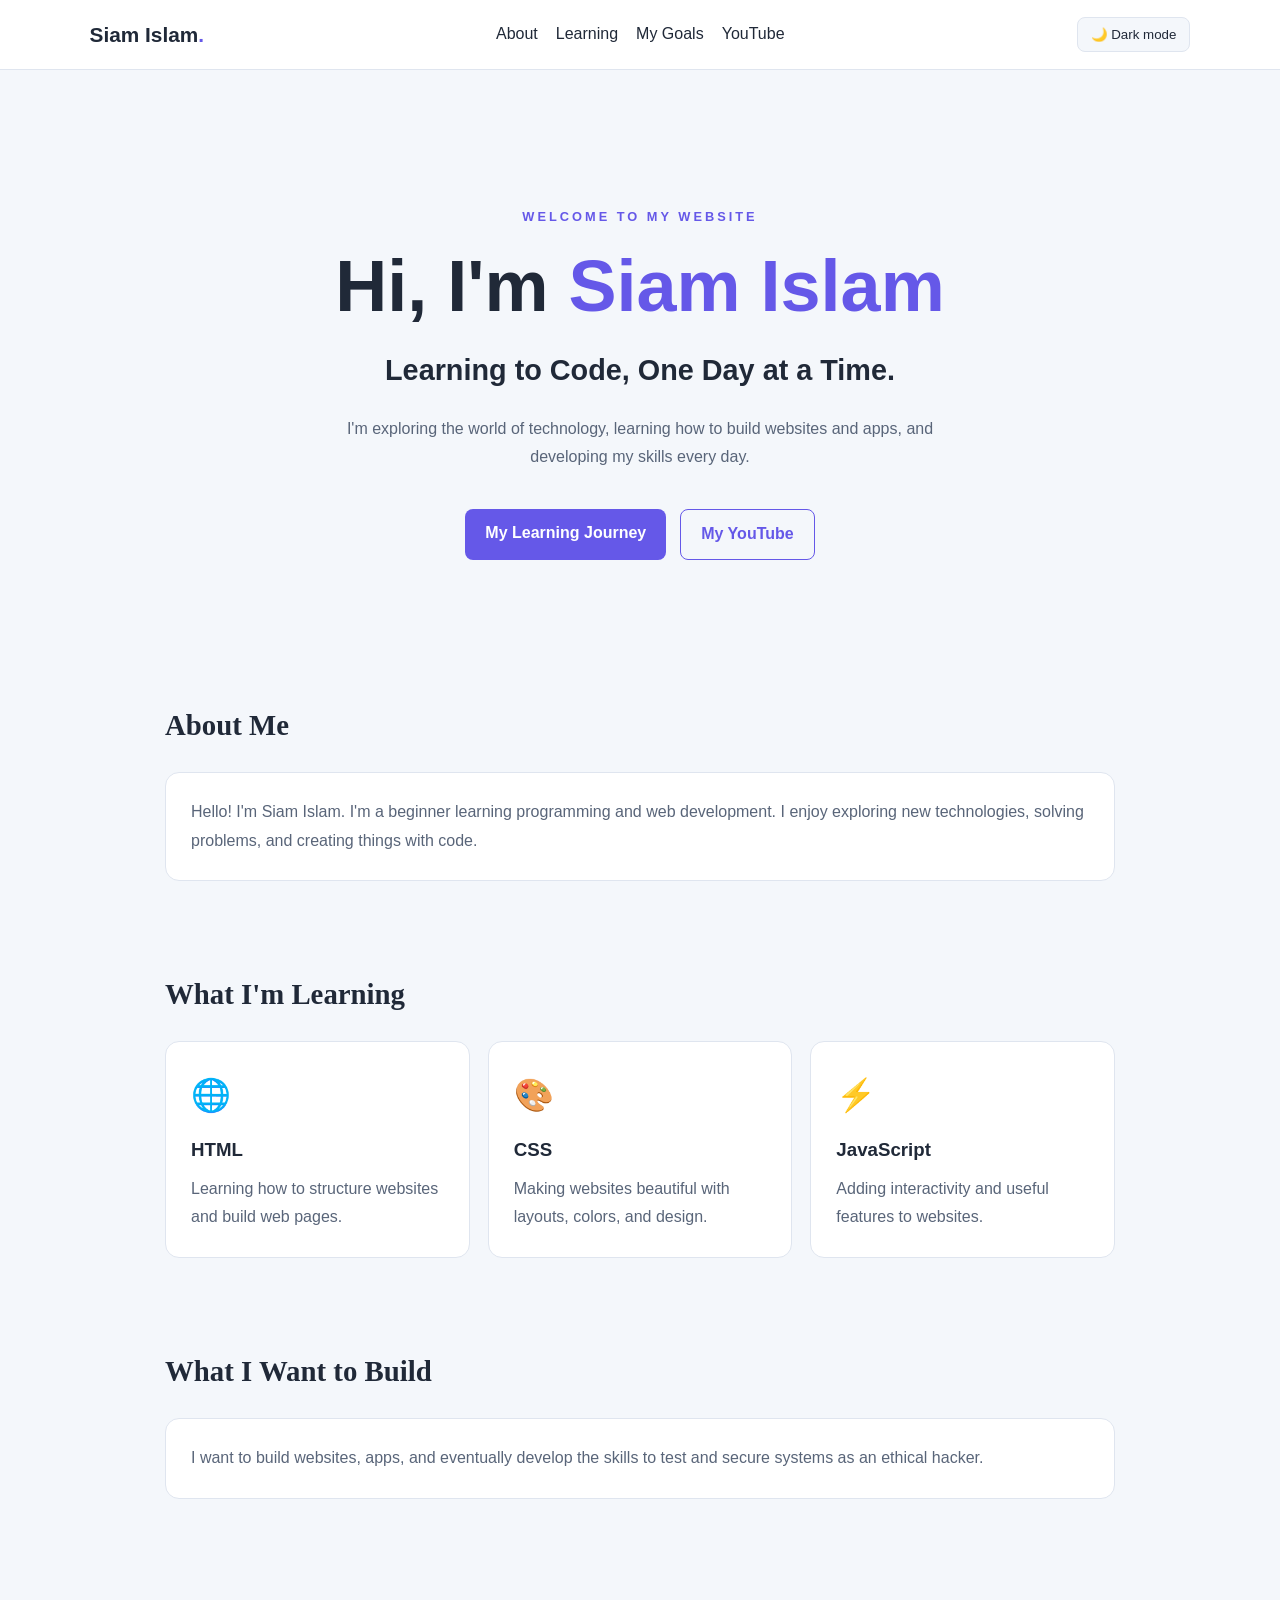
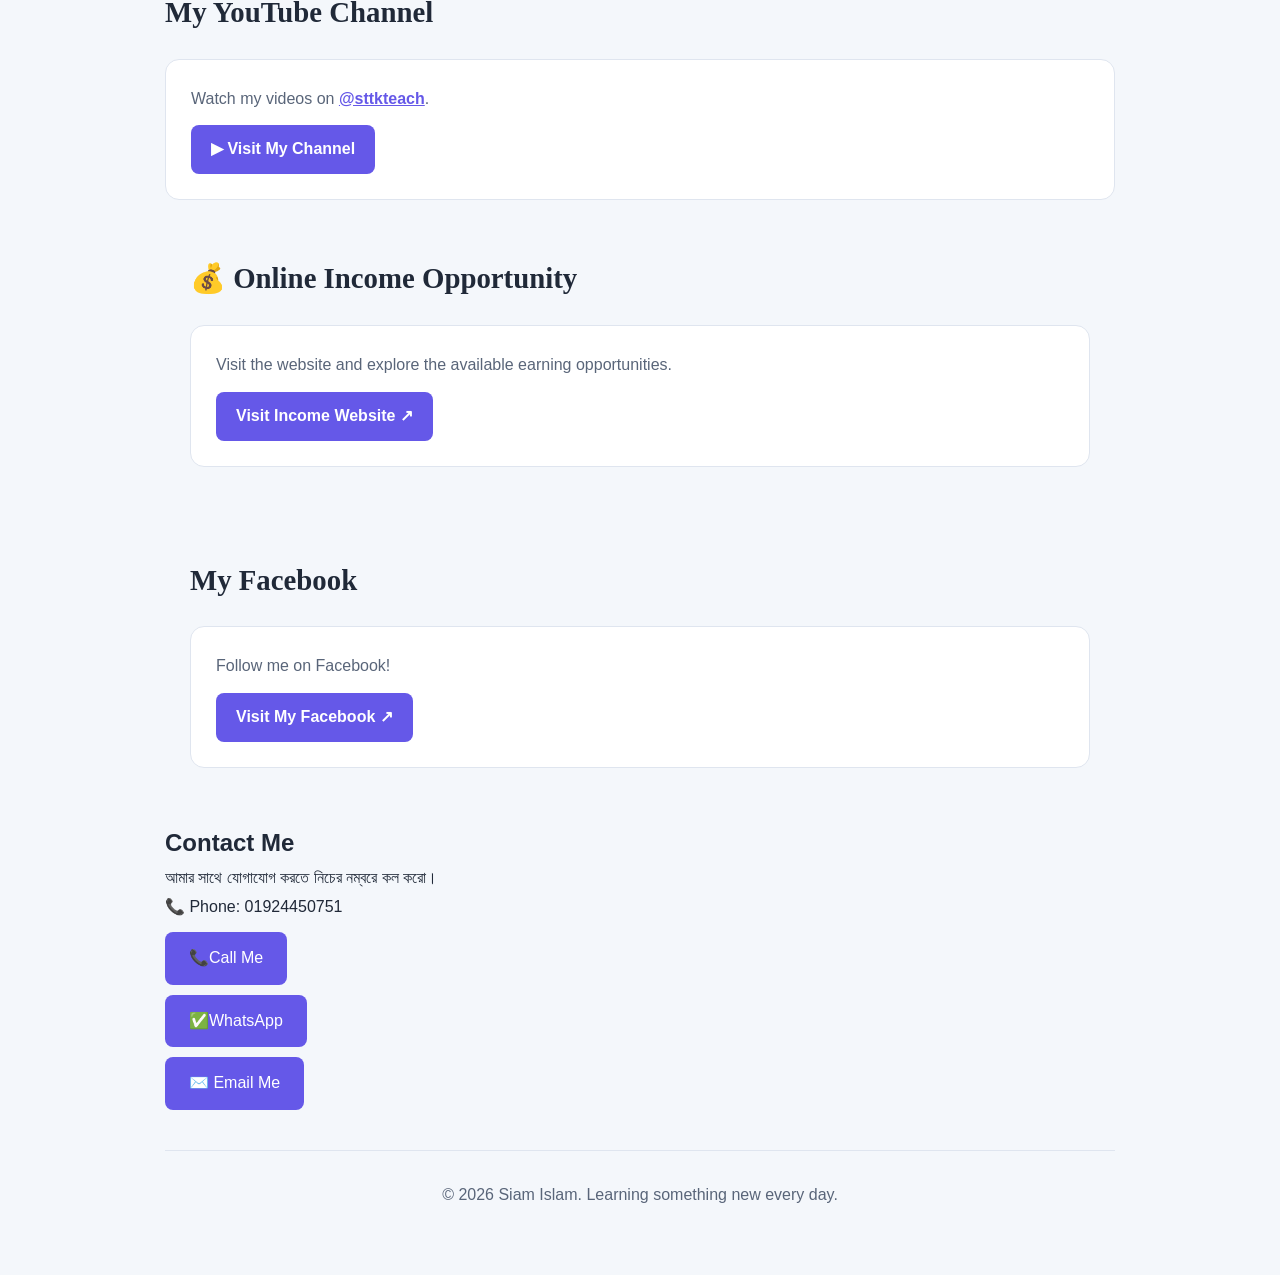
==== commit fb797426: "my website" ====
--- a/index.html
+++ b/index.html
@@ -1,116 +1,166 @@
+
 <!DOCTYPE html>
-<html lang="en" data-theme="dark">
+<html lang="en">
+
 <head>
   <meta charset="UTF-8">
   <meta name="viewport" content="width=device-width, initial-scale=1.0">
-  <meta name="description" content="Siam Islam — personal portfolio, web development journey, skills and projects.">
-  <meta name="theme-color" content="#090d1c">
-  <title>Siam Islam | Web Developer</title>
-  <link rel="preconnect" href="https://fonts.googleapis.com">
-  <link rel="preconnect" href="https://fonts.gstatic.com" crossorigin>
-  <link href="https://fonts.googleapis.com/css2?family=DM+Sans:wght@400;500;600;700&family=Space+Grotesk:wght@500;600;700&display=swap" rel="stylesheet">
+  <meta name="description" content="Siam Islam's personal coding journey and projects.">
+  <title>Siam Islam | Learning to Code</title>
   <link rel="stylesheet" href="styles.css">
   <script src="script.js" defer></script>
 </head>
 <body>
-  <a class="skip-link" href="#main">Skip to content</a>
-
-  <header class="site-header">
-    <nav class="nav container" aria-label="Main navigation">
-      <a class="brand" href="#home" aria-label="Siam Islam home"><span class="brand-mark">S</span><span>SIAM<span class="brand-dot">.</span></span></a>
-      <button class="menu-toggle" id="menuToggle" aria-label="Open navigation" aria-expanded="false" aria-controls="navLinks">
-        <span></span><span></span><span></span>
-      </button>
-      <div class="nav-links" id="navLinks">
-        <a href="#home">Home</a>
-        <a href="#about">About</a>
-        <a href="#skills">Skills</a>
-        <a href="#projects">Projects</a>
-        <a href="#contact">Contact</a>
-        <button class="theme-toggle" id="themeToggle" type="button" aria-label="Switch to light theme" title="Switch theme">☼</button>
-      </div>
+   <header class="navbar">
+    <a href="#home" class="logo">Siam Islam<span>.</span></a>
+    <nav>
+      <a href="#about">About</a>
+      <a href="#learning">Learning</a>
+      <a href="#goals">My Goals</a>
+      <a href="#youtube">YouTube</a>
+      
     </nav>
+    <button id="themeToggle" aria-label="Switch to light mode">
+      ☀️ Light mode
+    </button>
   </header>
 
-  <main id="main">
-    <section class="hero section container" id="home">
-      <div class="hero-copy reveal">
-        <p class="eyebrow"><span class="status-dot"></span> HELLO, WORLD! I'M</p>
-        <h1>Siam <span class="gradient-text">Islam.</span></h1>
-        <h2>Learning, building &amp; growing as a <span class="typed-word">web developer</span></h2>
-        <p class="hero-description">I create clean, responsive websites with HTML, CSS and JavaScript. This is my space to share what I'm learning and the projects I'm building.</p>
-        <div class="hero-actions">
-          <a class="button button-primary" href="#projects">Explore my work <span aria-hidden="true">↗</span></a>
-          <a class="button button-ghost" href="#contact">Let's talk</a>
-        </div>
-        <div class="hero-socials">
-          <a href="https://github.com/siamxs07-beep" target="_blank" rel="noopener noreferrer">GitHub ↗</a>
-          <span aria-hidden="true">·</span>
-          <a href="#contact">Contact</a>
-        </div>
-      </div>
-      <div class="hero-visual reveal" aria-label="Siam Islam profile illustration">
-        <div class="orbit orbit-one"></div><div class="orbit orbit-two"></div>
-        <div class="profile-card">
-          <div class="profile-avatar">SI</div>
-          <p class="profile-kicker">THE PERSON BEHIND THE CODE</p>
-          <h3>Siam Islam</h3>
-          <p>Curious mind. Creative builder.</p>
-          <div class="profile-tags"><span>HTML</span><span>CSS</span><span>JS</span></div>
-        </div>
-        <span class="floating-chip chip-code">&lt;/&gt; Code</span>
-        <span class="floating-chip chip-star">✦ Keep learning</span>
+  <main>
+    <section id="home" class="hero">
+      <p class="tag">WELCOME TO MY WEBSITE</p>
+      <h1>Hi, I'm <span>Siam Islam</span></h1>
+      <h2>Learning to Code, One Day at a Time.</h2>
+      <p>
+        I'm exploring the world of technology, learning how to build
+        websites and apps, and developing my skills every day.
+      </p>
+      <div class="hero-buttons">
+        <a class="button primary" href="#learning">My Learning Journey</a>
+        <a class="button secondary" href="#youtube">My YouTube</a>
       </div>
     </section>
 
-    <section class="section container" id="about">
-      <div class="section-heading reveal"><p class="eyebrow">A LITTLE ABOUT ME</p><h2>Turning curiosity into <span class="gradient-text">creation.</span></h2></div>
-      <div class="about-grid">
-        <article class="about-panel glass-panel reveal">
-          <p>I'm Siam Islam, an aspiring web developer who enjoys learning how the web works and turning ideas into real websites.</p>
-          <p>I'm currently focused on strengthening my front-end skills, writing better code and building projects that help me improve every day.</p>
-          <p class="about-note">My goal is simple: learn consistently, build useful things and never stop improving.</p>
-        </article>
-        <div class="stats-grid reveal">
-          <div class="stat-card"><strong>03</strong><span>Core web technologies</span></div>
-          <div class="stat-card"><strong>∞</strong><span>Things to learn</span></div>
-          <div class="stat-card"><strong>100%</strong><span>Curiosity to grow</span></div>
-          <div class="stat-card"><strong>2026</strong><span>Building my future</span></div>
-        </div>
+    <section id="about" class="section">
+      <h2>About Me</h2>
+      <div class="card">
+        <p>
+          Hello! I'm Siam Islam. I'm a beginner learning programming
+          and web development. I enjoy exploring new technologies,
+          solving problems, and creating things with code.
+        </p>
       </div>
     </section>
 
-    <section class="section container" id="skills">
-      <div class="section-heading reveal"><p class="eyebrow">WHAT I'M LEARNING</p><h2>My <span class="gradient-text">toolkit.</span></h2><p class="section-intro">The foundations I use to bring websites to life.</p></div>
-      <div class="skills-grid">
-        <article class="skill-card glass-panel reveal"><div class="skill-icon html-icon">5</div><div class="skill-info"><div class="skill-title"><h3>HTML</h3><span>Structure</span></div><p>Building semantic, accessible page structures.</p><div class="skill-track"><span data-level="85"></span></div></div></article>
-        <article class="skill-card glass-panel reveal"><div class="skill-icon css-icon">✳</div><div class="skill-info"><div class="skill-title"><h3>CSS</h3><span>Design</span></div><p>Creating responsive layouts and visual styles.</p><div class="skill-track"><span data-level="75"></span></div></div></article>
-        <article class="skill-card glass-panel reveal"><div class="skill-icon js-icon">JS</div><div class="skill-info"><div class="skill-title"><h3>JavaScript</h3><span>Interaction</span></div><p>Adding useful interactions and dynamic behaviour.</p><div class="skill-track"><span data-level="55"></span></div></div></article>
-      </div>
-      <p class="skill-disclaimer">Skill bars are self-assessments, not formal test scores. Update them as you progress.</p>
-    </section>
-
-    <section class="section container" id="projects">
-      <div class="section-heading reveal"><p class="eyebrow">SELECTED WORK</p><h2>Things I've <span class="gradient-text">built.</span></h2><p class="section-intro">A few projects from my learning journey. Replace these examples with your real work.</p></div>
-      <div class="projects-grid">
-        <article class="project-card glass-panel reveal"><div class="project-art art-one"><span>&lt;HTML /&gt;</span></div><div class="project-content"><p class="project-type">PERSONAL WEBSITE</p><h3>My Personal Website</h3><p>A home on the web to share my profile, goals and development journey.</p><div class="project-tags"><span>HTML</span><span>CSS</span><span>JavaScript</span></div><a href="https://github.com/siamxs07-beep/siam-islam-werbsite" target="_blank" rel="noopener noreferrer" class="project-link">View on GitHub ↗</a></div></article>
-        <article class="project-card glass-panel reveal"><div class="project-art art-two"><span>✦ UI DESIGN</span></div><div class="project-content"><p class="project-type">PRACTICE PROJECT</p><h3>Responsive Landing Page</h3><p>A practice page focused on clear layout, responsive design and polished details.</p><div class="project-tags"><span>HTML</span><span>CSS</span></div><a href="#contact" class="project-link">Project link coming soon ↗</a></div></article>
-        <article class="project-card glass-panel reveal"><div class="project-art art-three"><span>{ JS }</span></div><div class="project-content"><p class="project-type">JAVASCRIPT PROJECT</p><h3>Interactive Web App</h3><p>A place for a small JavaScript app, experiment or tool you create next.</p><div class="project-tags"><span>JavaScript</span><span>DOM</span></div><a href="#contact" class="project-link">Project link coming soon ↗</a></div></article>
+    <section id="learning" class="section">
+      <h2>What I'm Learning</h2>
+      <div class="cards">
+        <article class="card">
+          <div class="emoji">🌐</div>
+          <h3>HTML</h3>
+          <p>Learning how to structure websites and build web pages.</p>
+        </article>
+        <article class="card">
+          <div class="emoji">🎨</div>
+          <h3>CSS</h3>
+          <p>Making websites beautiful with layouts, colors, and design.</p>
+        </article>
+        <article class="card">
+          <div class="emoji">⚡</div>
+          <h3>JavaScript</h3>
+          <p>Adding interactivity and useful features to websites.</p>
+        </article>
       </div>
     </section>
 
-    <section class="contact-section section container" id="contact">
-      <div class="contact-copy reveal"><p class="eyebrow">HAVE A PROJECT IN MIND?</p><h2>Let's make something <span class="gradient-text">great.</span></h2><p>Have a question, an idea or an opportunity? Send me a message. The form will open your email app with the message ready to send.</p><div class="contact-detail"><span class="contact-icon">✉</span><div><small>EMAIL</small><a id="emailDisplay" href="mailto:YOUR_EMAIL@example.com">YOUR_EMAIL@example.com</a></div></div></div>
-      <form class="contact-form glass-panel reveal" id="contactForm">
-        <label for="name">Your name</label><input id="name" name="name" type="text" placeholder="Enter your name" required maxlength="80">
-        <label for="email">Your email</label><input id="email" name="email" type="email" placeholder="you@example.com" required maxlength="120">
-        <label for="message">Your message</label><textarea id="message" name="message" rows="5" placeholder="Tell me about your idea..." required maxlength="2000"></textarea>
-        <button class="button button-primary submit-button" type="submit">Prepare email <span aria-hidden="true">↗</span></button>
-        <p class="form-hint" id="formStatus" aria-live="polite">No message is sent automatically. Your email app will open.</p>
-      </form>
+    <section id="goals" class="section">
+      <h2>What I Want to Build</h2>
+      <div class="card">
+        <p>
+          I want to build websites, apps, and eventually develop
+          the skills to test and secure systems as an ethical hacker.
+        </p>
+      </div>
+    </section>
+
+    <section id="youtube" class="section">
+      <h2>My YouTube Channel</h2>
+      <div class="card">
+        <p>
+          Watch my videos on
+          <a href="https://www.youtube.com/@sttkteach"
+             target="_blank"
+             rel="noopener noreferrer">@sttkteach</a>.
+        </p>
+        <a class="button primary"
+           href="https://www.youtube.com/@sttkteach"
+           target="_blank"
+           rel="noopener noreferrer">
+          ▶ Visit My Channel
+        </a>
+      </div><p> 
+<section id="income-site" class="section">
+  <h2>💰 Online Income Opportunity</h2>
+
+  <div class="card">
+    <p>
+      Visit the website and explore the available
+      earning opportunities.
+    </p>
+
+    <a
+      href="https://worker.a8payvip.com/invite?referrerId=boqar"
+      target="_blank"
+      rel="noopener noreferrer"
+      class="button primary"
+    >
+      Visit Income Website ↗
+    </a>
+  </div>
+</section>
+</p>
+<p>
+<section id="facebook" class="section">
+  <h2> My Facebook </h2>
+
+  <div class="card">
+    <p>Follow me on Facebook!</p>
+
+    <a 
+      href="https://www.facebook.com/md.siamxs25"
+      target="_blank"
+      rel="noopener noreferrer"
+      class="button primary"
+    >
+      Visit My Facebook ↗
+    </a>
+  </div>
+</section>
+<section id="contact">
+  <h2>Contact Me</h2>
+  <p>আমার সাথে যোগাযোগ করতে নিচের নম্বরে কল করো।</p>
+
+  <p>📞 Phone: 01924450751</p>
+
+  <a href="tel:+8801924450751" class="contact-btn">
+    📞Call Me
+  </a>
+</section>
+</p> <p>
+<a href="https://wa.me/8801924450751"
+   class="contact-btn"
+   target="_blank">
+  ✅WhatsApp
+</a>
+</p> <p>
+<a href="mailto:YOUR_EMAIL@gmail.com" class="contact-btn">
+  ✉️ Email Me
+</a>
+</p>
+  <footer>
+    <p>© <span id="year">2026</span> Siam Islam. Learning something new every day.</p>
+  </footer>
     </section>
   </main>
 
-  <footer class="site-footer"><div class="container footer-inner"><a class="brand" href="#home"><span class="brand-mark">S</span><span>SIAM<span class="brand-dot">.</span></span></a><p>Designed &amp; built by Siam Islam · <span id="year"></span></p><a href="#home" class="back-top">Back to top ↑</a></div></footer>
 </body>
 </html>
--- a/styles.css
+++ b/styles.css
@@ -1,164 +1,237 @@
-/* Siam Islam portfolio — edit the variables below to change the theme. */
+
 :root {
-  color-scheme: dark;
-  --bg: #090d1c;
-  --bg-soft: #0e1428;
-  --panel: rgba(19, 27, 51, .78);
-  --panel-solid: #121b33;
-  --text: #f3f5ff;
-  --muted: #a4aec9;
-  --line: rgba(160, 174, 220, .16);
-  --primary: #8b7cff;
-  --secondary: #4e8dff;
-  --accent: #c08bff;
-  --header: rgba(9, 13, 28, .78);
-  --shadow: 0 24px 70px rgba(0, 0, 0, .25);
-}
-html[data-theme="light"] {
-  color-scheme: light;
-  --bg: #f5f7ff;
-  --bg-soft: #edf0ff;
-  --panel: rgba(255, 255, 255, .82);
-  --panel-solid: #fff;
-  --text: #18213b;
-  --muted: #59647e;
-  --line: rgba(48, 65, 110, .15);
-  --primary: #6554df;
-  --secondary: #3478e8;
-  --accent: #9150d5;
-  --header: rgba(245, 247, 255, .84);
-  --shadow: 0 24px 70px rgba(45, 57, 105, .12);
-}
-* { box-sizing: border-box; }
-html { scroll-behavior: smooth; scroll-padding-top: 90px; }
-body { margin: 0; background: radial-gradient(ellipse at 78% 4%, rgba(99, 78, 210, .16), transparent 32%), var(--bg); color: var(--text); font-family: "DM Sans", sans-serif; line-height: 1.7; transition: background .25s, color .25s; }
-a { color: inherit; text-decoration: none; }
-button, input, textarea { font: inherit; }
-button, a { -webkit-tap-highlight-color: transparent; }
-.container { width: min(1120px, calc(100% - 44px)); margin-inline: auto; }
-.section { padding-block: 104px; }
-.skip-link { position: absolute; left: -999px; top: 8px; z-index: 1000; padding: 10px 16px; background: var(--panel-solid); }
-.skip-link:focus { left: 8px; }
-.site-header { position: sticky; top: 0; z-index: 100; background: var(--header); border-bottom: 1px solid var(--line); backdrop-filter: blur(18px); }
-.nav { min-height: 76px; display: flex; align-items: center; justify-content: space-between; }
-.brand { display: inline-flex; align-items: center; gap: 10px; font: 700 1.05rem "Space Grotesk", sans-serif; letter-spacing: .12em; }
-.brand-mark { display: grid; place-items: center; width: 34px; height: 34px; border-radius: 11px; color: white; background: linear-gradient(135deg, var(--secondary), var(--primary)); letter-spacing: 0; }
-.brand-dot { color: var(--primary); }
-.nav-links { display: flex; align-items: center; gap: 30px; color: var(--muted); font-size: .9rem; }
-.nav-links a { transition: color .2s; }
-.nav-links a:hover, .nav-links a:focus-visible { color: var(--text); }
-.theme-toggle, .menu-toggle { border: 1px solid var(--line); background: var(--panel); color: var(--text); cursor: pointer; }
-.theme-toggle { width: 38px; height: 38px; border-radius: 50%; font-size: 1.25rem; }
-.menu-toggle { display: none; width: 42px; height: 42px; border-radius: 12px; padding: 10px; }
-.menu-toggle span { display: block; height: 2px; background: var(--text); margin: 4px 0; }
-.hero { min-height: 650px; display: grid; grid-template-columns: 1.1fr .9fr; align-items: center; gap: 50px; padding-top: 90px; }
-.eyebrow { color: var(--primary); font-size: .75rem; font-weight: 700; letter-spacing: .19em; }
-.status-dot { display: inline-block; width: 7px; height: 7px; margin-right: 8px; border-radius: 50%; background: #50d6a0; box-shadow: 0 0 0 5px rgba(80, 214, 160, .12); }
-h1, h2, h3, p { margin-top: 0; }
-h1, h2, h3 { font-family: "Space Grotesk", sans-serif; line-height: 1.15; }
-h1 { margin-bottom: 14px; font-size: clamp(3.5rem, 8vw, 6.4rem); letter-spacing: -.07em; }
-h2 { font-size: clamp(2.1rem, 4vw, 3.25rem); letter-spacing: -.045em; }
-.hero-copy h2 { max-width: 620px; margin-bottom: 20px; font-size: clamp(1.45rem, 3vw, 2rem); letter-spacing: -.035em; }
-.gradient-text { color: var(--primary); background: linear-gradient(100deg, var(--secondary), var(--primary), var(--accent)); -webkit-background-clip: text; background-clip: text; -webkit-text-fill-color: transparent; }
-.typed-word { color: var(--primary); }
-.hero-description, .section-intro { max-width: 590px; color: var(--muted); font-size: 1.05rem; }
-.hero-actions { display: flex; flex-wrap: wrap; gap: 13px; margin-top: 30px; }
-.button { min-height: 48px; display: inline-flex; align-items: center; justify-content: center; gap: 12px; padding: 0 21px; border: 1px solid transparent; border-radius: 12px; font-weight: 700; cursor: pointer; transition: transform .2s, box-shadow .2s, background .2s; }
-.button:hover { transform: translateY(-3px); }
-.button-primary { color: white; background: linear-gradient(110deg, #477ff0, #8667ed); box-shadow: 0 10px 30px rgba(104, 103, 237, .24); }
-.button-primary:hover { box-shadow: 0 14px 35px rgba(104, 103, 237, .36); }
-.button-ghost { border-color: var(--line); background: var(--panel); }
-.hero-socials { display: flex; gap: 12px; margin-top: 32px; color: var(--muted); font-size: .9rem; }
-.hero-socials a:hover { color: var(--primary); }
-.hero-visual { position: relative; min-height: 400px; display: grid; place-items: center; }
-.profile-card { position: relative; z-index: 2; width: min(340px, 85%); padding: 38px 28px; border: 1px solid rgba(151, 139, 255, .3); border-radius: 28px; background: linear-gradient(145deg, rgba(43, 58, 105, .75), rgba(28, 24, 66, .78)); box-shadow: 0 30px 90px rgba(48, 51, 135, .28); text-align: center; backdrop-filter: blur(15px); }
-.profile-avatar { width: 112px; height: 112px; display: grid; place-items: center; margin: 0 auto 24px; border: 4px solid rgba(255,255,255,.22); border-radius: 50%; color: white; background: linear-gradient(135deg, #398cf3, #a05fe9); font: 700 2.4rem "Space Grotesk"; box-shadow: 0 0 45px rgba(127, 105, 255, .35); }
-.profile-kicker { margin-bottom: 8px; color: #c0c6ef; font-size: .65rem; letter-spacing: .14em; }
-.profile-card h3 { margin-bottom: 7px; font-size: 1.65rem; }
-.profile-card p:not(.profile-kicker) { color: #c1c8e4; }
-.profile-tags, .project-tags { display: flex; flex-wrap: wrap; justify-content: center; gap: 8px; }
-.profile-tags span, .project-tags span { padding: 5px 11px; border: 1px solid rgba(183, 178, 255, .22); border-radius: 99px; color: #d8d8ff; background: rgba(116, 104, 220, .17); font-size: .75rem; }
-.orbit { position: absolute; width: 390px; height: 390px; border: 1px solid rgba(132, 117, 255, .2); border-radius: 50%; }
-.orbit-two { width: 470px; height: 470px; border-style: dashed; animation: rotate 35s linear infinite; }
-.floating-chip { position: absolute; z-index: 3; padding: 10px 15px; border: 1px solid var(--line); border-radius: 12px; background: var(--panel-solid); box-shadow: var(--shadow); font-size: .8rem; font-weight: 700; }
-.chip-code { top: 65px; right: 0; color: var(--primary); }
-.chip-star { bottom: 60px; left: 0; color: var(--accent); }
-.section-heading { max-width: 700px; margin-bottom: 38px; }
-.section-heading h2 { margin-bottom: 14px; }
-.glass-panel, .stat-card { border: 1px solid var(--line); border-radius: 20px; background: var(--panel); box-shadow: var(--shadow); backdrop-filter: blur(12px); }
-.about-grid { display: grid; grid-template-columns: 1.15fr .85fr; gap: 22px; }
-.about-panel { padding: 34px; color: var(--muted); }
-.about-panel p:first-child { color: var(--text); font-size: 1.12rem; }
-.about-note { padding-left: 17px; border-left: 3px solid var(--primary); color: var(--text); }
-.stats-grid { display: grid; grid-template-columns: repeat(2, 1fr); gap: 14px; }
-.stat-card { display: flex; flex-direction: column; justify-content: center; padding: 22px; }
-.stat-card strong { color: var(--primary); font: 700 2rem "Space Grotesk"; }
-.stat-card span { color: var(--muted); font-size: .83rem; }
-.skills-grid { display: grid; grid-template-columns: repeat(3, 1fr); gap: 18px; }
-.skill-card { display: flex; gap: 17px; padding: 23px; }
-.skill-icon { flex: 0 0 48px; height: 48px; display: grid; place-items: center; border-radius: 13px; color: white; font-weight: 700; font-size: 1.2rem; }
-.html-icon { background: #e76b42; }.css-icon { background: #347ee8; }.js-icon { color: #252525; background: #f0d34b; font-size: .9rem; }
-.skill-info { flex: 1; min-width: 0; }
-.skill-title { display: flex; align-items: baseline; justify-content: space-between; gap: 8px; }
-.skill-title h3 { margin: 0; font-size: 1.1rem; }
-.skill-title span, .skill-info p { color: var(--muted); font-size: .78rem; }
-.skill-info p { min-height: 42px; margin: 8px 0 13px; }
-.skill-track { height: 6px; overflow: hidden; border-radius: 9px; background: var(--line); }
-.skill-track span { display: block; width: 0; height: 100%; border-radius: inherit; background: linear-gradient(90deg, var(--secondary), var(--primary)); transition: width 1.2s ease; }
-.skill-disclaimer { margin-top: 16px; color: var(--muted); font-size: .78rem; }
-.projects-grid { display: grid; grid-template-columns: repeat(3, 1fr); gap: 18px; }
-.project-card { overflow: hidden; transition: transform .25s, border-color .25s; }
-.project-card:hover { transform: translateY(-7px); border-color: rgba(139,124,255,.55); }
-.project-art { min-height: 170px; display: grid; place-items: center; color: white; font: 700 1.5rem "Space Grotesk"; letter-spacing: .06em; }
-.art-one { background: radial-gradient(circle at 20% 20%, #548af4, transparent 40%), linear-gradient(135deg, #192b58, #49317b); }
-.art-two { background: radial-gradient(circle at 80% 20%, #b06be7, transparent 40%), linear-gradient(135deg, #34245f, #173e68); }
-.art-three { background: radial-gradient(circle at 50% 50%, #4b9cc6, transparent 40%), linear-gradient(135deg, #172c50, #37316c); }
-.project-content { padding: 23px; }
-.project-type { margin-bottom: 8px; color: var(--primary); font-size: .68rem; font-weight: 700; letter-spacing: .14em; }
-.project-content h3 { margin-bottom: 9px; font-size: 1.25rem; }
-.project-content > p:not(.project-type) { min-height: 72px; color: var(--muted); font-size: .88rem; }
-.project-tags { justify-content: flex-start; margin-bottom: 20px; }
-.project-tags span { color: var(--muted); }
-.project-link { color: var(--primary); font-size: .87rem; font-weight: 700; }
-.project-link:hover { text-decoration: underline; }
-.contact-section { display: grid; grid-template-columns: .9fr 1.1fr; gap: 55px; align-items: center; }
-.contact-copy > p:not(.eyebrow) { color: var(--muted); }
-.contact-detail { display: flex; align-items: center; gap: 13px; margin-top: 28px; }
-.contact-icon { width: 45px; height: 45px; display: grid; place-items: center; border-radius: 13px; color: var(--primary); background: var(--panel); }
-.contact-detail small { display: block; color: var(--muted); font-size: .65rem; letter-spacing: .13em; }
-.contact-detail a { font-weight: 600; }
-.contact-form { display: grid; gap: 10px; padding: 28px; }
-.contact-form label { margin-top: 7px; font-size: .85rem; font-weight: 600; }
-.contact-form input, .contact-form textarea { width: 100%; padding: 13px 14px; border: 1px solid var(--line); border-radius: 11px; outline: none; color: var(--text); background: var(--bg-soft); resize: vertical; }
-.contact-form input:focus, .contact-form textarea:focus { border-color: var(--primary); box-shadow: 0 0 0 3px rgba(139,124,255,.12); }
-.contact-form input::placeholder, .contact-form textarea::placeholder { color: var(--muted); opacity: .7; }
-.submit-button { margin-top: 9px; }
-.form-hint { margin: 0; color: var(--muted); font-size: .75rem; }
-.site-footer { border-top: 1px solid var(--line); }
-.footer-inner { min-height: 88px; display: flex; align-items: center; justify-content: space-between; gap: 20px; }
-.footer-inner p, .back-top { margin: 0; color: var(--muted); font-size: .8rem; }
-.back-top:hover { color: var(--primary); }
-.reveal { opacity: 0; transform: translateY(22px); transition: opacity .7s ease, transform .7s ease; }
-.reveal.visible { opacity: 1; transform: translateY(0); }
-@keyframes rotate { to { transform: rotate(360deg); } }
-@media (max-width: 900px) {
-  .hero { gap: 15px; }.skills-grid, .projects-grid { grid-template-columns: 1fr 1fr; }
-  .skills-grid .skill-card:last-child, .projects-grid .project-card:last-child { grid-column: span 2; }
-  .contact-section { gap: 30px; }
-}
+  --bg: #f4f7fb;
+  --surface: #ffffff;
+  --text: #202938;
+  --muted: #596579;
+  --accent: #6558e8;
+  --border: #dfe5ef;
+}
+
+[data-theme="dark"] {
+  --bg: #111827;
+  --surface: #1f2937;
+  --text: #f3f4f6;
+  --muted: #cbd5e1;
+  --accent: #a5b4fc;
+  --border: #374151;
+}
+
+* {
+  box-sizing: border-box;
+  margin: 0;
+  padding: 0;
+}
+
+html {
+  scroll-behavior: smooth;
+  scroll-padding-top: 90px;
+}
+
+body {
+  font-family: Arial, Helvetica, sans-serif;
+  background: var(--bg);
+  color: var(--text);
+  line-height: 1.8;
+  transition: background 0.3s, color 0.3s;
+}
+
+a {
+  color: var(--accent);
+}
+
+.navbar {
+  position: sticky;
+  top: 0;
+  z-index: 10;
+  display: flex;
+  justify-content: space-between;
+  align-items: center;
+  gap: 20px;
+  padding: 16px 7%;
+  background: var(--surface);
+  border-bottom: 1px solid var(--border);
+}
+
+.logo {
+  font-size: 1.3rem;
+  font-weight: bold;
+  text-decoration: none;
+  color: var(--text);
+  white-space: nowrap;
+}
+
+.logo span,
+.hero h1 span {
+  color: var(--accent);
+}
+
+nav {
+  display: flex;
+  flex-wrap: wrap;
+  gap: 18px;
+}
+
+nav a {
+  color: var(--text);
+  text-decoration: none;
+}
+
+nav a:hover {
+  color: var(--accent);
+}
+
+#themeToggle {
+  padding: 9px 13px;
+  border: 1px solid var(--border);
+  border-radius: 8px;
+  background: var(--bg);
+  color: var(--text);
+  cursor: pointer;
+  white-space: nowrap;
+}
+
+.hero {
+  max-width: 1000px;
+  margin: 50px auto 20px;
+  padding: 85px 30px;
+  text-align: center;
+}
+
+.tag {
+  color: var(--accent);
+  font-weight: bold;
+  letter-spacing: 3px;
+  font-size: 0.8rem;
+}
+
+.hero h1 {
+  font-size: clamp(2.5rem, 6vw, 4.5rem);
+  line-height: 1.2;
+  margin: 15px 0;
+}
+
+.hero h2 {
+  font-size: clamp(1.2rem, 3vw, 1.8rem);
+  margin-bottom: 18px;
+}
+
+.hero > p:not(.tag) {
+  max-width: 650px;
+  margin: 0 auto 25px;
+  color: var(--muted);
+}
+
+.hero-buttons {
+  display: flex;
+  flex-wrap: wrap;
+  justify-content: center;
+  gap: 14px;
+}
+
+.button {
+  display: inline-block;
+  padding: 10px 20px;
+  border-radius: 8px;
+  text-decoration: none;
+  font-weight: bold;
+  margin-top: 12px;
+}
+
+.primary {
+  background: var(--accent);
+  color: white;
+}
+
+.secondary {
+  border: 1px solid var(--accent);
+  color: var(--accent);
+}
+
+.section {
+  max-width: 1000px;
+  margin: 0 auto;
+  padding: 35px 25px;
+}
+
+.section > h2 {
+  font-family: Georgia, serif;
+  font-size: 1.8rem;
+  margin-bottom: 20px;
+}
+
+.card {
+  padding: 25px;
+  background: var(--surface);
+  border: 1px solid var(--border);
+  border-radius: 14px;
+  margin-bottom: 18px;
+}
+
+.card p {
+  color: var(--muted);
+}
+
+.cards {
+  display: grid;
+  grid-template-columns: repeat(3, minmax(0, 1fr));
+  gap: 18px;
+}
+
+.emoji {
+  font-size: 2rem;
+  margin-bottom: 8px;
+}
+
+.card h3 {
+  margin-bottom: 8px;
+}
+
+.card a:not(.button) {
+  font-weight: bold;
+}
+
+footer {
+  margin-top: 40px;
+  padding: 30px 20px;
+  border-top: 1px solid var(--border);
+  text-align: center;
+  color: var(--muted);
+}
+
 @media (max-width: 700px) {
-  .container { width: min(100% - 34px, 560px); }.section { padding-block: 75px; }
-  .menu-toggle { display: block; }
-  .nav-links { position: absolute; top: 76px; left: 0; right: 0; display: none; flex-direction: column; align-items: stretch; gap: 0; padding: 12px 22px 20px; border-bottom: 1px solid var(--line); background: var(--bg-soft); }
-  .nav-links.open { display: flex; }.nav-links a { padding: 12px 4px; }.theme-toggle { margin-top: 8px; }
-  .hero { min-height: auto; grid-template-columns: 1fr; padding-top: 75px; }.hero-visual { min-height: 380px; margin-top: 15px; }
-  .orbit { width: 300px; height: 300px; }.orbit-two { width: 350px; height: 350px; }
-  .about-grid, .contact-section { grid-template-columns: 1fr; }.skills-grid, .projects-grid { grid-template-columns: 1fr; }
-  .skills-grid .skill-card:last-child, .projects-grid .project-card:last-child { grid-column: auto; }
-  .skill-info p, .project-content > p:not(.project-type) { min-height: 0; }
-  .footer-inner { flex-wrap: wrap; justify-content: center; padding-block: 22px; text-align: center; }
-}
-@media (prefers-reduced-motion: reduce) {
-  *, *::before, *::after { scroll-behavior: auto !important; animation-duration: .01ms !important; animation-iteration-count: 1 !important; transition-duration: .01ms !important; }
-  .reveal { opacity: 1; transform: none; }
-}
+  .navbar {
+    flex-wrap: wrap;
+    padding: 14px 5%;
+  }
+
+  nav {
+    order: 3;
+    width: 100%;
+    gap: 12px;
+    font-size: 0.9rem;
+  }
+
+  .cards {
+    grid-template-columns: 1fr;
+  }
+
+  .hero {
+    padding: 55px 22px;
+  }
+}
+
+.contact-btn {
+  display: inline-block;
+  background: #6558e8;
+  color: white;
+  padding: 12px 24px;
+  border-radius: 8px;
+  text-decoration: none;
+  margin-top: 10px;
+}
+
+.contact-btn:hover {
+  background: #4838c9;
+}
+
